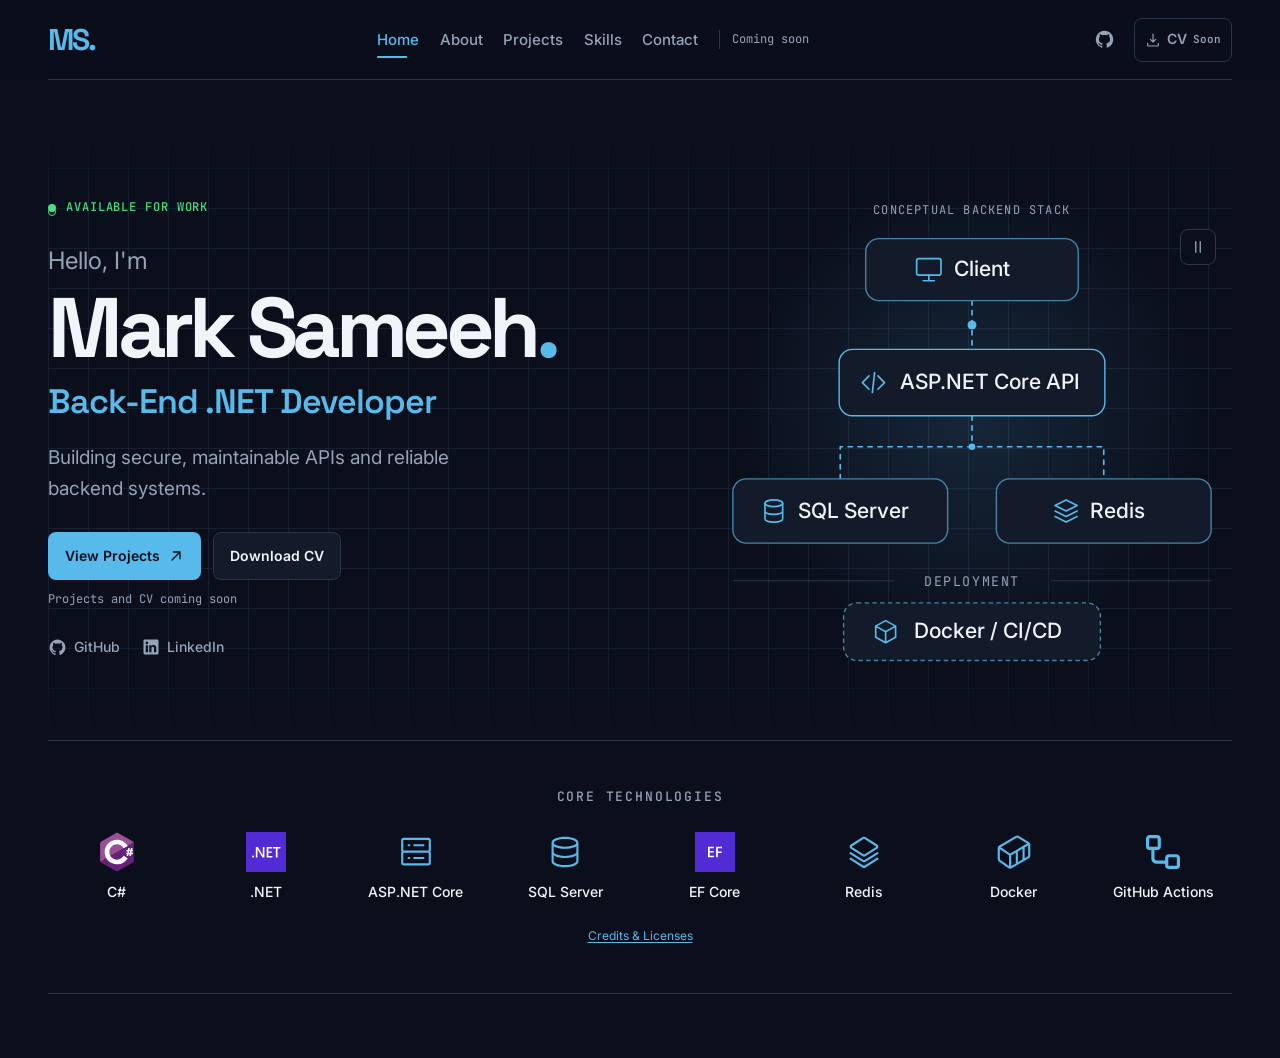
==== index.html @ 42ba0c4b "feat: add core technologies and asset credits page" ====
<!doctype html>
<html lang="en" dir="ltr">
  <head>
    <meta charset="utf-8">
    <meta name="viewport" content="width=device-width, initial-scale=1">
    <meta name="description" content="Personal portfolio of Mark Sameeh, Back-End .NET Developer.">
    <title>Mark Sameeh | Back-End .NET Developer</title>
    <link rel="preconnect" href="https://fonts.googleapis.com">
    <link rel="preconnect" href="https://fonts.gstatic.com" crossorigin>
    <link rel="stylesheet" href="https://fonts.googleapis.com/css2?family=Inter:wght@400;500;600&amp;family=JetBrains+Mono:wght@400;500&amp;family=Space+Grotesk:wght@500;600;700&amp;display=swap">
    <link rel="stylesheet" href="./css/style.css">
    <link rel="stylesheet" href="./css/responsive.css">
    <script src="./js/main.js" defer></script>
  </head>
  <body>
    <a class="skip-link" href="#main-content">Skip to main content</a>
    <header class="site-header">
      <div class="container">
        <div class="header-inner">
          <a class="brand" href="#home" aria-label="Mark Sameeh, home">MS.</a>
          <button class="menu-toggle" type="button" aria-label="Open navigation" aria-controls="primary-navigation" aria-expanded="false" hidden>
            <svg width="22" height="22" viewBox="0 0 24 24" fill="none" stroke="currentColor" stroke-width="1.75" stroke-linecap="round" aria-hidden="true">
              <path class="menu-icon-open" d="M4 6h16M4 12h16M4 18h16" />
              <path class="menu-icon-close" d="m6 6 12 12M18 6 6 18" />
            </svg>
          </button>
          <nav class="primary-nav" id="primary-navigation" aria-label="Primary">
            <div class="nav-sections">
              <ul class="nav-list">
                <li><a href="#home" aria-current="location">Home</a></li>
                <li><a role="link" aria-disabled="true" aria-describedby="nav-status">About</a></li>
                <li><a role="link" aria-disabled="true" aria-describedby="nav-status">Projects</a></li>
                <li><a role="link" aria-disabled="true" aria-describedby="nav-status">Skills</a></li>
                <li><a role="link" aria-disabled="true" aria-describedby="nav-status">Contact</a></li>
              </ul>
              <p class="nav-status" id="nav-status">Coming soon</p>
            </div>
            <div class="nav-actions">
              <a class="nav-github" href="https://github.com/mark26504" aria-label="GitHub">
                <svg width="21" height="21" viewBox="0 0 24 24" fill="currentColor" aria-hidden="true">
                  <use href="#github-mark" />
                </svg>
              </a>
              <button class="button button-secondary nav-cv" type="button" aria-label="Download CV, coming soon" disabled>
                <svg width="16" height="16" viewBox="0 0 24 24" fill="none" stroke="currentColor" stroke-width="1.75" stroke-linecap="round" stroke-linejoin="round" aria-hidden="true">
                  <path d="M12 3v12m-4-4 4 4 4-4m-12 6v3a1 1 0 0 0 1 1h14a1 1 0 0 0 1-1v-3" />
                </svg>
                CV
                <span class="nav-cv-status">Soon</span>
              </button>
            </div>
          </nav>
        </div>
      </div>
    </header>

    <main class="container" id="main-content" tabindex="-1">
      <section class="hero" id="home" aria-labelledby="hero-title" tabindex="-1">
        <div class="hero-copy">
          <p class="availability">AVAILABLE FOR WORK</p>
          <p class="hero-greeting">Hello, I'm</p>
          <h1 id="hero-title">Mark Sameeh<span>.</span></h1>
          <p class="hero-role">Back-End .NET Developer</p>
          <p class="hero-description">Building secure, maintainable APIs and reliable backend systems.</p>

          <div class="hero-actions">
            <button class="button button-primary" type="button" aria-describedby="action-status" disabled>
              View Projects
              <svg width="16" height="16" viewBox="0 0 24 24" fill="none" stroke="currentColor" stroke-width="2" stroke-linecap="round" stroke-linejoin="round" aria-hidden="true">
                <path d="M6 18 18 6M8 6h10v10" />
              </svg>
            </button>
            <button class="button button-secondary" type="button" aria-describedby="action-status" disabled>Download CV</button>
          </div>
          <p class="action-status" id="action-status">Projects and CV coming soon</p>

          <ul class="social-links" aria-label="Social profiles">
            <li>
              <a href="https://github.com/mark26504">
                <svg width="19" height="19" viewBox="0 0 24 24" fill="currentColor" aria-hidden="true">
                  <path id="github-mark" d="M12 2a10 10 0 0 0-3.16 19.49c.5.09.68-.22.68-.48v-1.86c-2.78.6-3.37-1.18-3.37-1.18-.45-1.16-1.11-1.47-1.11-1.47-.91-.62.07-.61.07-.61 1 .07 1.53 1.03 1.53 1.03.9 1.53 2.34 1.09 2.91.83.09-.65.35-1.09.63-1.34-2.22-.26-4.55-1.11-4.55-4.94 0-1.09.39-1.99 1.03-2.69-.1-.25-.45-1.27.1-2.65 0 0 .84-.27 2.75 1.03A9.6 9.6 0 0 1 12 6.82c.85 0 1.71.11 2.51.34 1.91-1.3 2.75-1.03 2.75-1.03.55 1.38.2 2.4.1 2.65.64.7 1.03 1.6 1.03 2.69 0 3.84-2.34 4.68-4.57 4.93.36.31.68.92.68 1.86v2.75c0 .27.18.58.69.48A10 10 0 0 0 12 2Z" />
                </svg>
                GitHub
              </a>
            </li>
            <li>
              <a href="https://www.linkedin.com/in/marksameeh">
                <svg width="18" height="18" viewBox="0 0 24 24" fill="currentColor" aria-hidden="true">
                  <path d="M20.45 2H3.55A1.55 1.55 0 0 0 2 3.55v16.9A1.55 1.55 0 0 0 3.55 22h16.9A1.55 1.55 0 0 0 22 20.45V3.55A1.55 1.55 0 0 0 20.45 2ZM8 19H5V9.5h3ZM6.5 8.2a1.7 1.7 0 1 1 0-3.4 1.7 1.7 0 0 1 0 3.4ZM19 19h-3v-4.7c0-1.12-.02-2.56-1.56-2.56-1.56 0-1.8 1.22-1.8 2.48V19h-3V9.5h2.88v1.3h.04a3.15 3.15 0 0 1 2.84-1.56c3.03 0 3.6 1.99 3.6 4.58Z" />
                </svg>
                LinkedIn
              </a>
            </li>
          </ul>
        </div>

        <figure class="architecture">
          <figcaption>Conceptual backend stack</figcaption>
          <button class="motion-toggle" type="button" aria-label="Pause decorative animations" title="Pause decorative animations" hidden>
            <svg width="18" height="18" viewBox="0 0 24 24" fill="none" stroke="currentColor" stroke-width="1.75" stroke-linecap="round" stroke-linejoin="round" aria-hidden="true">
              <path class="motion-icon-pause" d="M9 5v14m6-14v14" />
              <path class="motion-icon-play" d="m9 5 11 7-11 7Z" />
            </svg>
          </button>
          <svg class="architecture-diagram" viewBox="0 0 448 392" role="img" aria-labelledby="diagram-title diagram-description">
            <title id="diagram-title">Backend runtime and deployment infrastructure</title>
            <desc id="diagram-description">A client calls an ASP.NET Core API that depends on SQL Server and Redis. Moving dots illustrate these connections. Docker and CI/CD are shown separately as deployment infrastructure.</desc>

            <path class="diagram-connector" d="M224 62v44m0 60v28m-119 29v-29h238v29" />
            <circle class="diagram-junction" cx="224" cy="84" r="4" />
            <circle class="diagram-junction" cx="224" cy="194" r="3" />
            <g aria-hidden="true">
              <circle class="diagram-particle diagram-particle-client" r="2.8" />
              <circle class="diagram-particle diagram-particle-sql" r="2.8" />
              <circle class="diagram-particle diagram-particle-redis" r="2.8" />
            </g>

            <g class="diagram-item">
              <rect class="diagram-node" x="128" y="6" width="192" height="56" rx="12" />
              <g class="diagram-icon" transform="translate(173 22)">
                <rect x="1" y="2" width="22" height="15" rx="2" />
                <path d="M12 17v5M7 22h10" />
              </g>
              <text class="diagram-text" x="208" y="35">Client</text>
            </g>

            <g class="diagram-item">
              <rect class="diagram-api-glow" x="104" y="106" width="240" height="60" rx="12" aria-hidden="true" />
              <rect class="diagram-node diagram-node-api" x="104" y="106" width="240" height="60" rx="12" />
              <g class="diagram-icon" transform="translate(123 124)">
                <path d="m8 6-6 6 6 6m8-12 6 6-6 6m-3-15-2 18" />
              </g>
              <text class="diagram-text" x="159" y="137">ASP.NET Core API</text>
            </g>

            <g class="diagram-item">
              <rect class="diagram-node" x="8" y="223" width="194" height="58" rx="12" />
              <g class="diagram-icon" transform="translate(33 240)">
                <ellipse cx="12" cy="5" rx="8" ry="3" />
                <path d="M4 5v14c0 4 16 4 16 0V5M4 12c0 4 16 4 16 0" />
              </g>
              <text class="diagram-text" x="67" y="253">SQL Server</text>
            </g>

            <g class="diagram-item">
              <rect class="diagram-node" x="246" y="223" width="194" height="58" rx="12" />
              <g class="diagram-icon" transform="translate(297 240)">
                <path d="m12 2 10 5-10 5L2 7Zm-10 10 10 5 10-5M2 17l10 5 10-5" />
              </g>
              <text class="diagram-text" x="331" y="253">Redis</text>
            </g>

            <path class="diagram-divider" d="M8 315h145m142 0h145" />
            <text class="diagram-label" x="224" y="316" text-anchor="middle">DEPLOYMENT</text>
            <g class="diagram-item">
              <rect class="diagram-node diagram-node-deploy" x="108" y="335" width="232" height="52" rx="12" />
              <g class="diagram-icon" transform="translate(134 349)">
                <path d="m12 2 9 5v10l-9 5-9-5V7Zm-9 5 9 5 9-5m-9 5v10" />
              </g>
              <text class="diagram-text" x="172" y="362">Docker / CI/CD</text>
            </g>
          </svg>
        </figure>
      </section>
      <section class="core-technologies" aria-labelledby="core-technologies-title">
        <h2 id="core-technologies-title">Core Technologies</h2>
        <ul class="technology-list" role="list">
          <li class="technology">
            <img class="technology-icon" src="./assets/icons/csharp.svg" width="40" height="40" alt="">
            <span class="technology-label">C#</span>
          </li>
          <li class="technology">
            <img class="technology-icon" src="./assets/icons/dotnet.svg" width="40" height="40" alt="">
            <span class="technology-label">.NET</span>
          </li>
          <li class="technology">
            <img class="technology-icon technology-symbol" src="./assets/icons/web-server.svg" width="40" height="40" alt="">
            <span class="technology-label">ASP.NET Core</span>
          </li>
          <li class="technology">
            <img class="technology-icon technology-symbol" src="./assets/icons/database.svg" width="40" height="40" alt="">
            <span class="technology-label"><span class="visually-hidden">Microsoft </span>SQL Server</span>
          </li>
          <li class="technology">
            <img class="technology-icon" src="./assets/icons/entity-framework-core.svg" width="40" height="40" alt="">
            <span class="technology-label"><span aria-hidden="true">EF Core</span><span class="visually-hidden">Entity Framework Core</span></span>
          </li>
          <li class="technology">
            <img class="technology-icon technology-symbol" src="./assets/icons/cache-stack.svg" width="40" height="40" alt="">
            <span class="technology-label">Redis</span>
          </li>
          <li class="technology">
            <img class="technology-icon technology-symbol" src="./assets/icons/container.svg" width="40" height="40" alt="">
            <span class="technology-label">Docker</span>
          </li>
          <li class="technology">
            <img class="technology-icon technology-symbol" src="./assets/icons/github-actions.svg" width="40" height="40" alt="">
            <span class="technology-label">GitHub Actions</span>
          </li>
        </ul>
        <p class="technology-credits">
          <a href="./credits.html">Credits &amp; Licenses</a>
        </p>
      </section>
    </main>
  </body>
</html>
---- css/style.css ----
:root {
  color-scheme: dark;
  --color-background: #0B0F1C;
  --color-surface: #131B2B;
  --color-accent: #58B9EB;
  --color-border: #293548;
  --color-text-primary: #F1F5F9;
  --color-text-secondary: #94A3B8;
  --color-success: #4ADE80;

  --font-heading: "Space Grotesk", system-ui, sans-serif;
  --font-body: "Inter", system-ui, sans-serif;
  --font-mono: "JetBrains Mono", ui-monospace, Consolas, monospace;

  --content-max-width: 80rem;
  --page-gutter: 1rem;
  --page-spacing: 2rem;
  --header-height: 4.5rem;
}

/* Reset */
*,
*::before,
*::after {
  box-sizing: border-box;
}

html {
  scroll-padding-block-start: calc(var(--header-height) + 0.5rem);
  -webkit-text-size-adjust: 100%;
  text-size-adjust: 100%;
}

body,
h1,
h2,
h3,
h4,
h5,
h6,
p,
blockquote,
figure {
  margin: 0;
}

img,
picture,
video,
svg {
  display: block;
  max-inline-size: 100%;
}

img,
video {
  block-size: auto;
}

button,
input,
select,
textarea {
  font: inherit;
}

/* Base styles */
body {
  min-block-size: 100vh;
  background-color: var(--color-background);
  color: var(--color-text-primary);
  font-family: var(--font-body);
  line-height: 1.6;
  overflow-wrap: break-word;
}

h1,
h2,
h3,
h4,
h5,
h6 {
  font-family: var(--font-heading);
  line-height: 1.2;
}

code,
kbd,
pre,
samp {
  font-family: var(--font-mono);
}

a {
  color: var(--color-accent);
  text-underline-offset: 0.2em;
}

/* Layout */
.container {
  max-inline-size: var(--content-max-width);
  margin-inline: auto;
  padding-inline: var(--page-gutter);
}

/* Keyboard navigation */
.visually-hidden {
  position: absolute;
  inline-size: 1px;
  block-size: 1px;
  padding: 0;
  overflow: hidden;
  clip-path: inset(50%);
  white-space: nowrap;
}

:focus-visible {
  outline: 2px solid var(--color-accent);
  outline-offset: 0.25rem;
}

.skip-link {
  position: fixed;
  z-index: 3;
  inset-block-start: 1rem;
  inset-inline-start: var(--page-gutter);
  transform: translateY(calc(-100% - 2rem));
  padding: 0.5rem 0.75rem;
  background-color: var(--color-surface);
}

.skip-link:focus {
  transform: none;
}

/* Site navigation */
.site-header {
  position: sticky;
  z-index: 2;
  inset-block-start: 0;
  background-color: var(--color-background);
}

@supports (backdrop-filter: blur(12px)) or (-webkit-backdrop-filter: blur(12px)) {
  .site-header {
    background-color: color-mix(in srgb, var(--color-background) 88%, transparent);
    -webkit-backdrop-filter: blur(12px);
    backdrop-filter: blur(12px);
  }
}

.header-inner {
  display: flex;
  flex-wrap: wrap;
  align-items: center;
  justify-content: space-between;
  column-gap: 1.5rem;
  min-block-size: var(--header-height);
  border-block-end: 1px solid var(--color-border);
}

.brand {
  display: inline-flex;
  align-items: center;
  min-block-size: 2.75rem;
  font-family: var(--font-heading);
  font-size: 1.875rem;
  font-weight: 700;
  letter-spacing: -0.07em;
  text-decoration: none;
}

.menu-toggle:not([hidden]) {
  display: inline-flex;
  align-items: center;
  justify-content: center;
  inline-size: 2.75rem;
  min-block-size: 2.75rem;
  padding: 0;
  border: 1px solid transparent;
  border-radius: 0.5rem;
  background-color: transparent;
  color: var(--color-text-primary);
  cursor: pointer;
}

.menu-toggle:hover,
.menu-toggle[aria-expanded="true"] {
  border-color: var(--color-border);
  background-color: var(--color-surface);
  color: var(--color-accent);
}

.menu-toggle[aria-expanded="false"] .menu-icon-close,
.menu-toggle[aria-expanded="true"] .menu-icon-open {
  display: none;
}

.primary-nav {
  flex-basis: 100%;
  padding-block: 0.5rem 1rem;
}

.nav-list,
.social-links {
  margin: 0;
  padding: 0;
  list-style: none;
}

.nav-list {
  font-size: 0.9375rem;
  font-weight: 500;
}

.nav-list a {
  position: relative;
  display: flex;
  align-items: center;
  min-block-size: 2.75rem;
  color: var(--color-text-primary);
  text-decoration: none;
}

.nav-list a[aria-disabled="true"],
.hero-greeting,
.hero-description {
  color: var(--color-text-secondary);
}

.nav-list a[href]:hover,
.nav-list a[aria-current="location"],
.nav-github:hover {
  color: var(--color-accent);
}

.nav-list a[href]::after {
  position: absolute;
  inset-block-end: 0.25rem;
  inset-inline-start: 0;
  inline-size: 1.75rem;
  block-size: 2px;
  border-radius: 1px;
  background-color: var(--color-accent);
  transform: scaleX(0);
  transform-origin: left;
  content: "";
}

.nav-list a[aria-current="location"]::after {
  transform: scaleX(0.72);
}

.nav-list a[href]:hover::after,
.nav-list a[href]:focus-visible::after {
  transform: scaleX(1);
}

.nav-status,
.nav-cv-status,
.action-status,
.architecture figcaption {
  color: var(--color-text-secondary);
  font-family: var(--font-mono);
  font-size: 0.75rem;
}

.nav-status {
  margin-block-start: 0.5rem;
}

.nav-actions {
  display: flex;
  align-items: center;
  gap: 0.5rem;
  margin-block-start: 0.75rem;
}

.nav-github {
  display: inline-grid;
  place-items: center;
  inline-size: 2.75rem;
  block-size: 2.75rem;
  border-radius: 0.5rem;
  color: var(--color-text-secondary);
}

.button.nav-cv {
  gap: 0.375rem;
  min-block-size: 2.75rem;
  padding: 0.375rem 0.625rem;
  background-color: transparent;
  color: var(--color-text-secondary);
}

.nav-cv-status {
  font-size: 0.6875rem;
}

/* Hero */
main {
  padding-block: var(--page-spacing);
  padding-block-start: calc(var(--page-spacing) - 1rem);
}

.hero {
  position: relative;
  isolation: isolate;
  display: grid;
  align-items: center;
  gap: clamp(2.75rem, 5vw, 4rem);
  padding-block: clamp(2rem, 5.5vw, 5rem);
  scroll-margin-block-start: calc(var(--page-spacing) - 1rem);
}

.hero::before {
  --grid-line: color-mix(in srgb, var(--color-border) 43%, transparent);

  position: absolute;
  z-index: -1;
  inset: 0;
  background-image:
    linear-gradient(to right, var(--grid-line) 1px, transparent 1px),
    linear-gradient(to bottom, var(--grid-line) 1px, transparent 1px);
  background-size: 2.5rem 2.5rem;
  mask-image: linear-gradient(transparent, #000 14% 83%, transparent);
  content: "";
  pointer-events: none;
}

.availability {
  position: relative;
  display: flex;
  align-items: center;
  gap: 0.625rem;
  margin-block-end: 1.5rem;
  color: var(--color-success);
  font-family: var(--font-mono);
  font-size: 0.75rem;
  font-weight: 500;
  letter-spacing: 0.075em;
}

.availability::before {
  flex: 0 0 0.5rem;
  block-size: 0.5rem;
  border-radius: 50%;
  background-color: currentColor;
  content: "";
}

.hero-greeting {
  margin-block-end: 0.375rem;
  font-size: clamp(1.125rem, 2vw, 1.5rem);
}

.hero h1 {
  font-size: clamp(2.75rem, 6.6vw, 5.5rem);
  line-height: 1;
  letter-spacing: -0.065em;
}

.hero h1 span,
.hero-role {
  color: var(--color-accent);
}

.hero-role {
  margin-block-start: 0.75rem;
  font-family: var(--font-heading);
  font-size: clamp(1.25rem, 2.75vw, 2.125rem);
  font-weight: 600;
  line-height: 1.2;
  letter-spacing: -0.03em;
}

.hero-description {
  max-inline-size: 35ch;
  margin-block-start: 1.25rem;
  font-size: clamp(1rem, 1.7vw, 1.1875rem);
}

.hero-actions {
  display: flex;
  flex-wrap: wrap;
  gap: 0.75rem;
  margin-block-start: 1.75rem;
}

.button {
  display: inline-flex;
  align-items: center;
  justify-content: center;
  gap: 0.5rem;
  min-block-size: 3rem;
  padding: 0.625rem 1rem;
  border: 1px solid transparent;
  border-radius: 0.5rem;
  font-size: 0.875rem;
  font-weight: 600;
  text-decoration: none;
}

.button-primary {
  background-color: var(--color-accent);
  color: var(--color-background);
}

.button-secondary {
  border-color: var(--color-border);
  background-color: var(--color-surface);
  color: var(--color-text-primary);
}

.button:disabled {
  opacity: 1;
}

.button-primary:not(:disabled):hover {
  background-color: color-mix(in srgb, var(--color-accent) 88%, var(--color-text-primary));
}

.button-secondary:not(:disabled):hover {
  border-color: var(--color-accent);
}

.action-status {
  margin-block-start: 0.625rem;
}

.social-links {
  display: flex;
  flex-wrap: wrap;
  gap: 0.375rem 1.375rem;
  margin-block-start: 1rem;
}

.social-links a {
  display: inline-flex;
  align-items: center;
  gap: 0.4375rem;
  min-block-size: 2.75rem;
  color: var(--color-text-secondary);
  font-size: 0.875rem;
  font-weight: 500;
  text-decoration: none;
}

.social-links a:hover {
  color: var(--color-accent);
}

/* Backend stack illustration */
.architecture {
  position: relative;
  inline-size: 100%;
  max-inline-size: 31rem;
  justify-self: center;
  background: radial-gradient(ellipse at 50% 46%, color-mix(in srgb, var(--color-accent) 14%, transparent), transparent 66%);
}

.architecture figcaption {
  margin-block-end: 0.75rem;
  text-align: center;
  text-transform: uppercase;
  letter-spacing: 0.1em;
}

.architecture-diagram {
  inline-size: 100%;
  block-size: auto;
}

.motion-toggle:not([hidden]) {
  position: absolute;
  z-index: 1;
  inset-block-start: 1.75rem;
  inset-inline-end: 0.25rem;
  display: grid;
  place-items: center;
  inline-size: 2.25rem;
  block-size: 2.25rem;
  padding: 0;
  border: 1px solid var(--color-border);
  border-radius: 0.5rem;
  background-color: var(--color-background);
  color: var(--color-text-secondary);
  cursor: pointer;
}

.motion-toggle:not([aria-disabled="true"]):hover {
  border-color: var(--color-accent);
  color: var(--color-accent);
}

.motion-toggle[aria-disabled="true"] {
  cursor: default;
}

.motion-toggle:not([data-paused]) .motion-icon-play,
.motion-toggle[data-paused] .motion-icon-pause {
  display: none;
}

.diagram-node {
  fill: var(--color-surface);
  stroke: color-mix(in srgb, var(--color-accent) 59%, var(--color-border));
  stroke-width: 1.25;
}

.diagram-node-api {
  stroke: var(--color-accent);
}

.diagram-node-deploy {
  stroke-dasharray: 4 3;
}

.diagram-connector,
.diagram-icon {
  fill: none;
  stroke: var(--color-accent);
  stroke-width: 1.5;
  stroke-linecap: round;
  stroke-linejoin: round;
}

.diagram-connector {
  stroke-dasharray: 4 5;
}

.diagram-junction {
  fill: var(--color-accent);
}

.diagram-particle,
.diagram-api-glow {
  visibility: hidden;
  opacity: 0;
  pointer-events: none;
}

.diagram-particle {
  fill: var(--color-accent);
  filter: drop-shadow(0 0 2px var(--color-accent));
}

.diagram-particle-client {
  --flow-path: path("M224 62V106");
  --flow-duration: 4.8s;
}

.diagram-particle-sql {
  --flow-path: path("M224 166V194H105V223");
  --flow-delay: 0.85s;
}

.diagram-particle-redis {
  --flow-path: path("M224 166V194H343V223");
  --flow-delay: 1.55s;
}

.diagram-api-glow {
  fill: none;
  stroke: var(--color-accent);
  stroke-width: 4;
  filter: blur(4px);
}

.diagram-divider {
  stroke: var(--color-border);
}

.diagram-text,
.diagram-label {
  dominant-baseline: middle;
}

.diagram-text {
  fill: var(--color-text-primary);
  font-size: 19px;
  font-weight: 500;
}

.diagram-label {
  fill: var(--color-text-secondary);
  font-family: var(--font-mono);
  font-size: 12px;
  letter-spacing: 0.12em;
}

/* Core technologies */
.core-technologies {
  padding-block: clamp(1.75rem, 4vw, 3rem);
  border-block: 1px solid var(--color-border);
  text-align: center;
}

.core-technologies h2 {
  color: var(--color-text-secondary);
  font-family: var(--font-mono);
  font-size: 0.8125rem;
  font-weight: 500;
  letter-spacing: 0.14em;
  text-transform: uppercase;
}

.technology-list {
  display: grid;
  grid-template-columns: repeat(2, minmax(0, 1fr));
  gap: 1.375rem 0.75rem;
  margin: 1.75rem 0 0;
  padding: 0;
  list-style: none;
}

.technology {
  display: grid;
  grid-template-rows: 2.5rem auto;
  justify-items: center;
  align-items: start;
  gap: 0.625rem;
}

.technology-icon {
  inline-size: 2.5rem;
  block-size: 2.5rem;
  object-fit: contain;
}

.technology-symbol {
  padding: 0.1875rem;
}

.technology-label {
  max-inline-size: 16ch;
  font-size: 0.875rem;
  font-weight: 500;
  line-height: 1.4;
  text-wrap: balance;
}

.technology-credits {
  margin-block-start: 1.5rem;
  color: var(--color-text-secondary);
  font-size: 0.75rem;
}

.technology-credits a {
  display: inline-block;
}

/* Credits and licenses */
.credits-back {
  display: inline-flex;
  align-items: center;
  min-block-size: 2.75rem;
  font-size: 0.875rem;
  font-weight: 500;
  text-decoration: none;
}

.credits-back:hover {
  text-decoration: underline;
}

.credits-main {
  max-inline-size: 62rem;
}

.credits-main h1 {
  font-size: clamp(2.25rem, 5vw, 3.75rem);
  letter-spacing: -0.05em;
}

.credits-intro {
  max-inline-size: 60ch;
  margin-block-start: 0.625rem;
  color: var(--color-text-secondary);
}

.credits-section {
  margin-block-start: clamp(2rem, 5vw, 3.5rem);
}

.credits-section h2 {
  font-size: 1.375rem;
}

.credits-assets {
  display: grid;
  grid-template-columns: repeat(auto-fit, minmax(min(100%, 23rem), 1fr));
  gap: 0 2rem;
  margin: 1rem 0 0;
  padding: 0;
  list-style: none;
}

.credits-asset {
  display: grid;
  grid-template-columns: 2.5rem minmax(0, 1fr);
  gap: 0.875rem;
  padding-block: 1rem;
  border-block-start: 1px solid var(--color-border);
}

.credits-asset h3 {
  font-size: 1rem;
}

.credits-asset p,
.credits-section > p {
  margin-block-start: 0.375rem;
  color: var(--color-text-secondary);
  font-size: 0.875rem;
}

.credits-links {
  display: flex;
  flex-wrap: wrap;
  gap: 0.25rem 1rem;
  margin-block-start: 0.5rem;
  font-size: 0.875rem;
}

.credits-section-notices {
  padding-block-start: 1.25rem;
  border-block-start: 1px solid var(--color-border);
}

@media (hover: hover) {
  .diagram-item:hover > .diagram-node {
    stroke: color-mix(in srgb, var(--color-accent) 82%, var(--color-text-primary));
    filter: drop-shadow(0 0 5px color-mix(in srgb, var(--color-accent) 35%, transparent));
  }

  .technology:hover .technology-label {
    color: var(--color-accent);
    text-shadow: 0 0 0.625rem color-mix(in srgb, var(--color-accent) 25%, transparent);
  }
}

@media (hover: hover) and (prefers-reduced-motion: no-preference) {
  .technology {
    transition: transform 180ms ease;
  }

  .technology-label {
    transition: color 180ms ease, text-shadow 180ms ease;
  }

  .technology:hover {
    transform: translateY(-0.1875rem);
  }
}

@keyframes diagram-data-flow {
  0% {
    offset-distance: 0%;
    opacity: 0;
  }

  8%,
  40% {
    opacity: 0.9;
  }

  52%,
  100% {
    offset-distance: 100%;
    opacity: 0;
  }
}

@keyframes diagram-api-breathe {
  0%,
  100% { opacity: 0.14; }

  50% { opacity: 0.48; }
}

@keyframes availability-pulse {
  0% {
    transform: translateY(-50%) scale(1);
    opacity: 0.45;
  }

  62%,
  100% {
    transform: translateY(-50%) scale(2.15);
    opacity: 0;
  }
}

@media (prefers-reduced-motion: no-preference) {
  [data-motion-running] {
    --motion-play-state: running;
  }

  .availability::after {
    position: absolute;
    inset-block-start: 50%;
    inset-inline-start: 0;
    inline-size: 0.5rem;
    block-size: 0.5rem;
    border: 1px solid currentColor;
    border-radius: 50%;
    visibility: hidden;
    pointer-events: none;
    animation: availability-pulse 4s ease-out infinite var(--motion-play-state, paused);
    content: "";
  }

  .availability[data-motion-running]::after,
  .architecture-diagram[data-motion-running] .diagram-api-glow {
    visibility: visible;
  }

  .diagram-api-glow {
    animation: diagram-api-breathe 6s ease-in-out infinite var(--motion-play-state, paused);
  }

  @supports (offset-path: path("M0 0H1") view-box) {
    .diagram-particle {
      offset-path: var(--flow-path) view-box;
      offset-rotate: 0deg;
      animation: diagram-data-flow var(--flow-duration, 6.8s) linear var(--flow-delay, 0s) infinite var(--motion-play-state, paused);
    }

    .architecture-diagram[data-motion-running] .diagram-particle {
      visibility: visible;
    }
  }

  .diagram-node {
    transition: stroke 180ms ease, filter 180ms ease;
  }

  .menu-toggle,
  .nav-list a[href],
  .nav-github,
  .button,
  .motion-toggle,
  .social-links a {
    transition: color 160ms ease, background-color 160ms ease, border-color 160ms ease;
  }

  .nav-list a[href]::after {
    transition: transform 160ms ease;
  }
}
---- css/responsive.css ----
@media (width < 48rem) {
  .site-header:has(.menu-toggle[hidden]) {
    position: static;
  }

  .nav-list li + li {
    border-block-start: 1px solid var(--color-border);
  }

  .menu-toggle:not([hidden]) + .primary-nav {
    position: absolute;
    inset-block-start: 100%;
    inset-inline: 0;
    max-block-size: calc(100dvh - var(--header-height));
    padding-inline: var(--page-gutter);
    overflow-y: auto;
    border-block-end: 1px solid var(--color-border);
    background-color: var(--color-background);
    box-shadow: 0 1rem 2rem rgb(0 0 0 / 22%);
    opacity: 0;
    visibility: hidden;
    transform: translateY(-0.375rem);
  }

  .menu-toggle[aria-expanded="true"]:not([hidden]) + .primary-nav {
    opacity: 1;
    visibility: visible;
    transform: none;
  }

  @media (prefers-reduced-motion: no-preference) {
    .menu-toggle:not([hidden]) + .primary-nav {
      transition: opacity 160ms ease, transform 160ms ease, visibility 160ms;
    }
  }
}

@media (min-width: 48rem) {
  :root {
    --page-gutter: 2rem;
    --page-spacing: 3rem;
    --header-height: 5rem;
  }

  .header-inner {
    flex-wrap: nowrap;
    column-gap: clamp(1rem, 2vw, 2rem);
  }

  .primary-nav {
    display: grid;
    grid-template-columns: minmax(0, 1fr) auto;
    flex: 1;
    align-items: center;
    gap: 1rem;
    padding-block: 0;
  }

  .nav-sections,
  .nav-list {
    display: flex;
    align-items: center;
    gap: clamp(0.75rem, 1.6vw, 1.75rem);
  }

  .nav-sections {
    justify-content: center;
  }

  .nav-list a[href]::after {
    inline-size: 100%;
  }

  .nav-status {
    margin-block-start: 0;
    padding-inline-start: 0.75rem;
    border-inline-start: 1px solid var(--color-border);
  }

  .nav-actions {
    margin-block-start: 0;
  }

  .technology-list {
    grid-template-columns: repeat(4, minmax(0, 1fr));
  }
}

@media (min-width: 64rem) {
  :root {
    --page-gutter: 3rem;
    --page-spacing: 4rem;
  }

  .hero {
    grid-template-columns: minmax(0, 1.15fr) minmax(0, 1fr);
  }
}

@media (min-width: 80rem) {
  .technology-list {
    grid-template-columns: repeat(8, minmax(0, 1fr));
  }
}
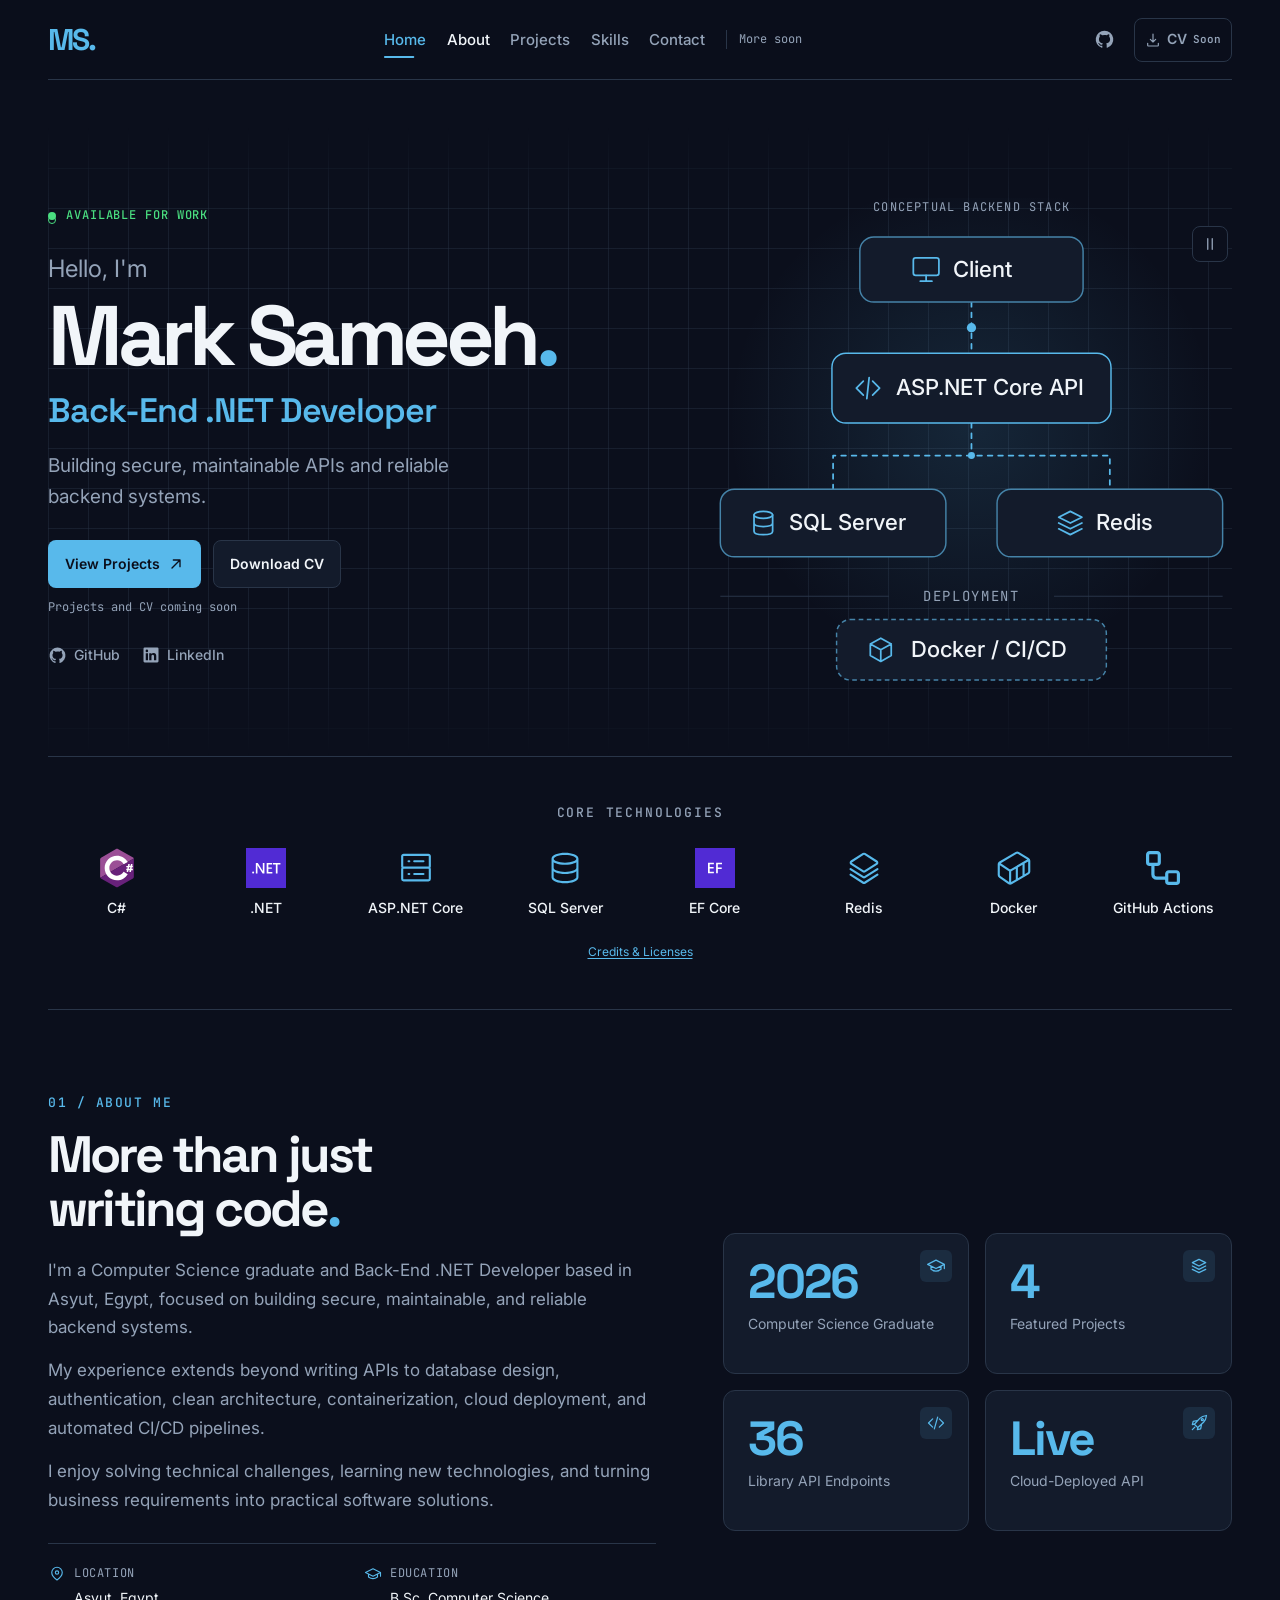
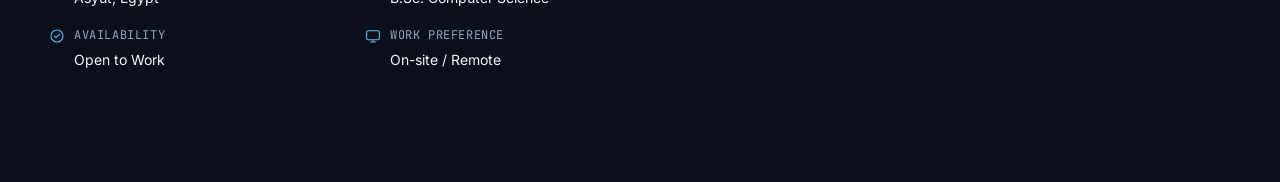
==== commit 263527ba: "feat: add about section and refine global layout" ====
--- a/index.html
+++ b/index.html
@@ -28,12 +28,12 @@
             <div class="nav-sections">
               <ul class="nav-list">
                 <li><a href="#home" aria-current="location">Home</a></li>
-                <li><a role="link" aria-disabled="true" aria-describedby="nav-status">About</a></li>
+                <li><a href="#about">About</a></li>
                 <li><a role="link" aria-disabled="true" aria-describedby="nav-status">Projects</a></li>
                 <li><a role="link" aria-disabled="true" aria-describedby="nav-status">Skills</a></li>
                 <li><a role="link" aria-disabled="true" aria-describedby="nav-status">Contact</a></li>
               </ul>
-              <p class="nav-status" id="nav-status">Coming soon</p>
+              <p class="nav-status" id="nav-status">More soon</p>
             </div>
             <div class="nav-actions">
               <a class="nav-github" href="https://github.com/mark26504" aria-label="GitHub">
@@ -202,6 +202,95 @@
           <a href="./credits.html">Credits &amp; Licenses</a>
         </p>
       </section>
+      <section class="about" id="about" aria-labelledby="about-title" tabindex="-1">
+        <div class="about-copy">
+          <p class="about-label">01 / ABOUT ME</p>
+          <h2 id="about-title">More than just writing code<span>.</span></h2>
+
+          <div class="about-biography">
+            <p>I'm a Computer Science graduate and Back-End .NET Developer based in Asyut, Egypt, focused on building secure, maintainable, and reliable backend systems.</p>
+            <p>My experience extends beyond writing APIs to database design, authentication, clean architecture, containerization, cloud deployment, and automated CI/CD pipelines.</p>
+            <p>I enjoy solving technical challenges, learning new technologies, and turning business requirements into practical software solutions.</p>
+          </div>
+
+          <dl class="about-details">
+            <div class="about-detail">
+              <dt>
+                <svg width="18" height="18" viewBox="0 0 24 24" fill="none" stroke="currentColor" stroke-width="1.5" stroke-linecap="round" stroke-linejoin="round" aria-hidden="true">
+                  <path d="M19 10c0 5-7 10-7 10S5 15 5 10a7 7 0 0 1 14 0Z" />
+                  <circle cx="12" cy="10" r="2.25" />
+                </svg>
+                Location
+              </dt>
+              <dd>Asyut, Egypt</dd>
+            </div>
+            <div class="about-detail">
+              <dt>
+                <svg width="18" height="18" viewBox="0 0 24 24" fill="none" stroke="currentColor" stroke-width="1.5" stroke-linecap="round" stroke-linejoin="round" aria-hidden="true">
+                  <path d="m2 10 10-5 10 5-10 5-10-5Zm4 2v4c4 3 8 3 12 0v-4m4-2v5" />
+                </svg>
+                Education
+              </dt>
+              <dd>B.Sc. Computer Science</dd>
+            </div>
+            <div class="about-detail">
+              <dt>
+                <svg width="18" height="18" viewBox="0 0 24 24" fill="none" stroke="currentColor" stroke-width="1.5" stroke-linecap="round" stroke-linejoin="round" aria-hidden="true">
+                  <circle cx="12" cy="12" r="8" />
+                  <path d="m8.5 12 2.25 2.25 4.75-4.75" />
+                </svg>
+                Availability
+              </dt>
+              <dd>Open to Work</dd>
+            </div>
+            <div class="about-detail">
+              <dt>
+                <svg width="18" height="18" viewBox="0 0 24 24" fill="none" stroke="currentColor" stroke-width="1.5" stroke-linecap="round" stroke-linejoin="round" aria-hidden="true">
+                  <rect x="3.5" y="5" width="17" height="12" rx="2" />
+                  <path d="M12 17v3m-3.5 0h7" />
+                </svg>
+                Work Preference
+              </dt>
+              <dd>On-site / Remote</dd>
+            </div>
+          </dl>
+        </div>
+
+        <ul class="about-stats" role="list" aria-label="Professional highlights">
+          <li class="about-stat">
+            <svg class="about-stat-icon" width="20" height="20" viewBox="0 0 24 24" fill="none" stroke="currentColor" stroke-width="1.5" stroke-linecap="round" stroke-linejoin="round" aria-hidden="true">
+              <path d="m2 10 10-5 10 5-10 5-10-5Zm4 2v4c4 3 8 3 12 0v-4m4-2v5" />
+            </svg>
+            <strong class="about-stat-value">2026</strong>
+            <span class="about-stat-label">Computer Science Graduate</span>
+          </li>
+          <li class="about-stat">
+            <svg class="about-stat-icon" width="20" height="20" viewBox="0 0 24 24" fill="none" stroke="currentColor" stroke-width="1.5" stroke-linecap="round" stroke-linejoin="round" aria-hidden="true">
+              <path d="m12 4 8 4-8 4-8-4 8-4Zm-8 8 8 4 8-4M4 16l8 4 8-4" />
+            </svg>
+            <strong class="about-stat-value">4</strong>
+            <span class="about-stat-label">Featured Projects</span>
+          </li>
+          <li class="about-stat">
+            <svg class="about-stat-icon" width="20" height="20" viewBox="0 0 24 24" fill="none" stroke="currentColor" stroke-width="1.5" stroke-linecap="round" stroke-linejoin="round" aria-hidden="true">
+              <path d="m8 7-5 5 5 5m8-10 5 5-5 5M14 5l-4 14" />
+            </svg>
+            <strong class="about-stat-value">36</strong>
+            <span class="about-stat-label">
+              <span aria-hidden="true">Library API Endpoints</span>
+              <span class="visually-hidden">Library Management API Endpoints</span>
+            </span>
+          </li>
+          <li class="about-stat">
+            <svg class="about-stat-icon" width="20" height="20" viewBox="0 0 24 24" fill="none" stroke="currentColor" stroke-width="1.5" stroke-linecap="round" stroke-linejoin="round" aria-hidden="true">
+              <path d="m8 15-1.5-1.5 6.4-7C15 4.3 17.7 3.4 21 3c-.4 3.3-1.3 6-3.5 8.1l-7 6.4L8 15Zm-1-2-3 1 1-4 5-1m1 8-1 3 4-1 1-5m-8 3-3 3" />
+              <circle cx="16" cy="8" r="1.25" />
+            </svg>
+            <strong class="about-stat-value">Live</strong>
+            <span class="about-stat-label">Cloud-Deployed API</span>
+          </li>
+        </ul>
+      </section>
     </main>
   </body>
 </html>
--- a/css/style.css
+++ b/css/style.css
@@ -12,8 +12,8 @@
   --font-body: "Inter", system-ui, sans-serif;
   --font-mono: "JetBrains Mono", ui-monospace, Consolas, monospace;
 
-  --content-max-width: 80rem;
-  --page-gutter: 1rem;
+  --content-max-width: 1600px;
+  --page-gutter: 20px;
   --page-spacing: 2rem;
   --header-height: 4.5rem;
 }
@@ -98,7 +98,7 @@
 
 /* Layout */
 .container {
-  max-inline-size: var(--content-max-width);
+  max-inline-size: calc(var(--content-max-width) + 2 * var(--page-gutter));
   margin-inline: auto;
   padding-inline: var(--page-gutter);
 }
@@ -123,7 +123,7 @@
   position: fixed;
   z-index: 3;
   inset-block-start: 1rem;
-  inset-inline-start: var(--page-gutter);
+  inset-inline-start: max(var(--page-gutter), calc((100% - var(--content-max-width)) / 2));
   transform: translateY(calc(-100% - 2rem));
   padding: 0.5rem 0.75rem;
   background-color: var(--color-surface);
@@ -650,6 +650,142 @@
   display: inline-block;
 }
 
+/* About me */
+.about {
+  display: grid;
+  align-items: center;
+  gap: clamp(2rem, 5vw, 4.5rem);
+  padding-block: clamp(3rem, 6.5vw, 6rem) clamp(1.5rem, 4vw, 3rem);
+}
+
+.about-label {
+  margin-block-end: 0.875rem;
+  color: var(--color-accent);
+  font-family: var(--font-mono);
+  font-size: 0.8125rem;
+  font-weight: 500;
+  letter-spacing: 0.12em;
+}
+
+.about h2 {
+  max-inline-size: 18ch;
+  font-size: clamp(2.25rem, 4vw, 3.5rem);
+  line-height: 1.05;
+  letter-spacing: -0.055em;
+  text-wrap: balance;
+}
+
+.about:focus-visible {
+  outline: none;
+}
+
+.about:focus-visible h2 {
+  outline: 2px solid var(--color-accent);
+  outline-offset: 0.25rem;
+}
+
+.about h2 span,
+.about-stat-value {
+  color: var(--color-accent);
+}
+
+.about-biography {
+  display: grid;
+  gap: 0.875rem;
+  max-inline-size: 61ch;
+  margin-block-start: 1.25rem;
+  color: var(--color-text-secondary);
+  font-size: clamp(0.9375rem, 1.6vw, 1.0625rem);
+  line-height: 1.7;
+}
+
+.about-details {
+  display: grid;
+  grid-template-columns: repeat(2, minmax(0, 1fr));
+  gap: 1.125rem 1.5rem;
+  max-inline-size: 38rem;
+  margin: 1.75rem 0 0;
+  padding-block-start: 1.25rem;
+  border-block-start: 1px solid var(--color-border);
+}
+
+.about-detail {
+  position: relative;
+  padding-inline-start: 1.625rem;
+}
+
+.about-detail dt {
+  color: var(--color-text-secondary);
+  font-family: var(--font-mono);
+  font-size: 0.75rem;
+  letter-spacing: 0.05em;
+  text-transform: uppercase;
+}
+
+.about-detail svg {
+  position: absolute;
+  inset-block-start: 0.0625rem;
+  inset-inline-start: 0;
+  color: var(--color-accent);
+}
+
+.about-detail dd {
+  margin: 0.25rem 0 0;
+  font-size: 0.875rem;
+  line-height: 1.5;
+}
+
+.about-stats {
+  display: grid;
+  grid-template-columns: repeat(2, minmax(0, 1fr));
+  grid-auto-rows: 1fr;
+  gap: clamp(0.75rem, 2vw, 1rem);
+  margin: 0;
+  padding: 0;
+  list-style: none;
+}
+
+.about-stat {
+  position: relative;
+  display: grid;
+  align-content: start;
+  gap: 0.5rem;
+  min-block-size: clamp(7.25rem, 11vw, 9.5rem);
+  padding: clamp(0.875rem, 2vw, 1.5rem);
+  border: 1px solid var(--color-border);
+  border-radius: 0.75rem;
+  background-color: var(--color-surface);
+}
+
+.about-stat-icon {
+  --icon-inset: clamp(0.5rem, 1.6vw, 1rem);
+
+  position: absolute;
+  inset-block-start: var(--icon-inset);
+  inset-inline-end: var(--icon-inset);
+  inline-size: clamp(1.25rem, 6vw, 2rem);
+  block-size: auto;
+  padding: clamp(0.1875rem, 1vw, 0.375rem);
+  border-radius: 0.375rem;
+  color: var(--color-accent);
+  background-color: color-mix(in srgb, var(--color-accent) 11%, var(--color-surface));
+  pointer-events: none;
+}
+
+.about-stat-value {
+  justify-self: start;
+  font-family: var(--font-heading);
+  font-size: clamp(2rem, 4vw, 3rem);
+  line-height: 1;
+  letter-spacing: -0.045em;
+}
+
+.about-stat-label {
+  color: var(--color-text-secondary);
+  font-size: 0.875rem;
+  line-height: 1.45;
+}
+
 /* Credits and licenses */
 .credits-back {
   display: inline-flex;
@@ -738,6 +874,10 @@
     color: var(--color-accent);
     text-shadow: 0 0 0.625rem color-mix(in srgb, var(--color-accent) 25%, transparent);
   }
+
+  .about-stat:hover {
+    border-color: color-mix(in srgb, var(--color-accent) 60%, var(--color-border));
+  }
 }
 
 @media (hover: hover) and (prefers-reduced-motion: no-preference) {
@@ -751,6 +891,14 @@
 
   .technology:hover {
     transform: translateY(-0.1875rem);
+  }
+
+  .about-stat {
+    transition: transform 180ms ease, border-color 180ms ease;
+  }
+
+  .about-stat:hover {
+    transform: translateY(-0.125rem);
   }
 }
 
@@ -793,6 +941,10 @@
 }
 
 @media (prefers-reduced-motion: no-preference) {
+  html:has(#about:target) {
+    scroll-behavior: smooth;
+  }
+
   [data-motion-running] {
     --motion-play-state: running;
   }
--- a/css/responsive.css
+++ b/css/responsive.css
@@ -1,3 +1,10 @@
+@media (width < 20rem) {
+  .about-details,
+  .about-stats {
+    grid-template-columns: minmax(0, 1fr);
+  }
+}
+
 @media (width < 48rem) {
   .site-header:has(.menu-toggle[hidden]) {
     position: static;
@@ -37,7 +44,7 @@
 
 @media (min-width: 48rem) {
   :root {
-    --page-gutter: 2rem;
+    --page-gutter: 32px;
     --page-spacing: 3rem;
     --header-height: 5rem;
   }
@@ -88,16 +95,27 @@
 
 @media (min-width: 64rem) {
   :root {
-    --page-gutter: 3rem;
     --page-spacing: 4rem;
   }
 
   .hero {
     grid-template-columns: minmax(0, 1.15fr) minmax(0, 1fr);
   }
+
+  .about {
+    grid-template-columns: minmax(0, 1.2fr) minmax(0, 1fr);
+  }
 }
 
 @media (min-width: 80rem) {
+  :root {
+    --page-gutter: 48px;
+  }
+
+  .architecture {
+    max-inline-size: 38rem;
+  }
+
   .technology-list {
     grid-template-columns: repeat(8, minmax(0, 1fr));
   }
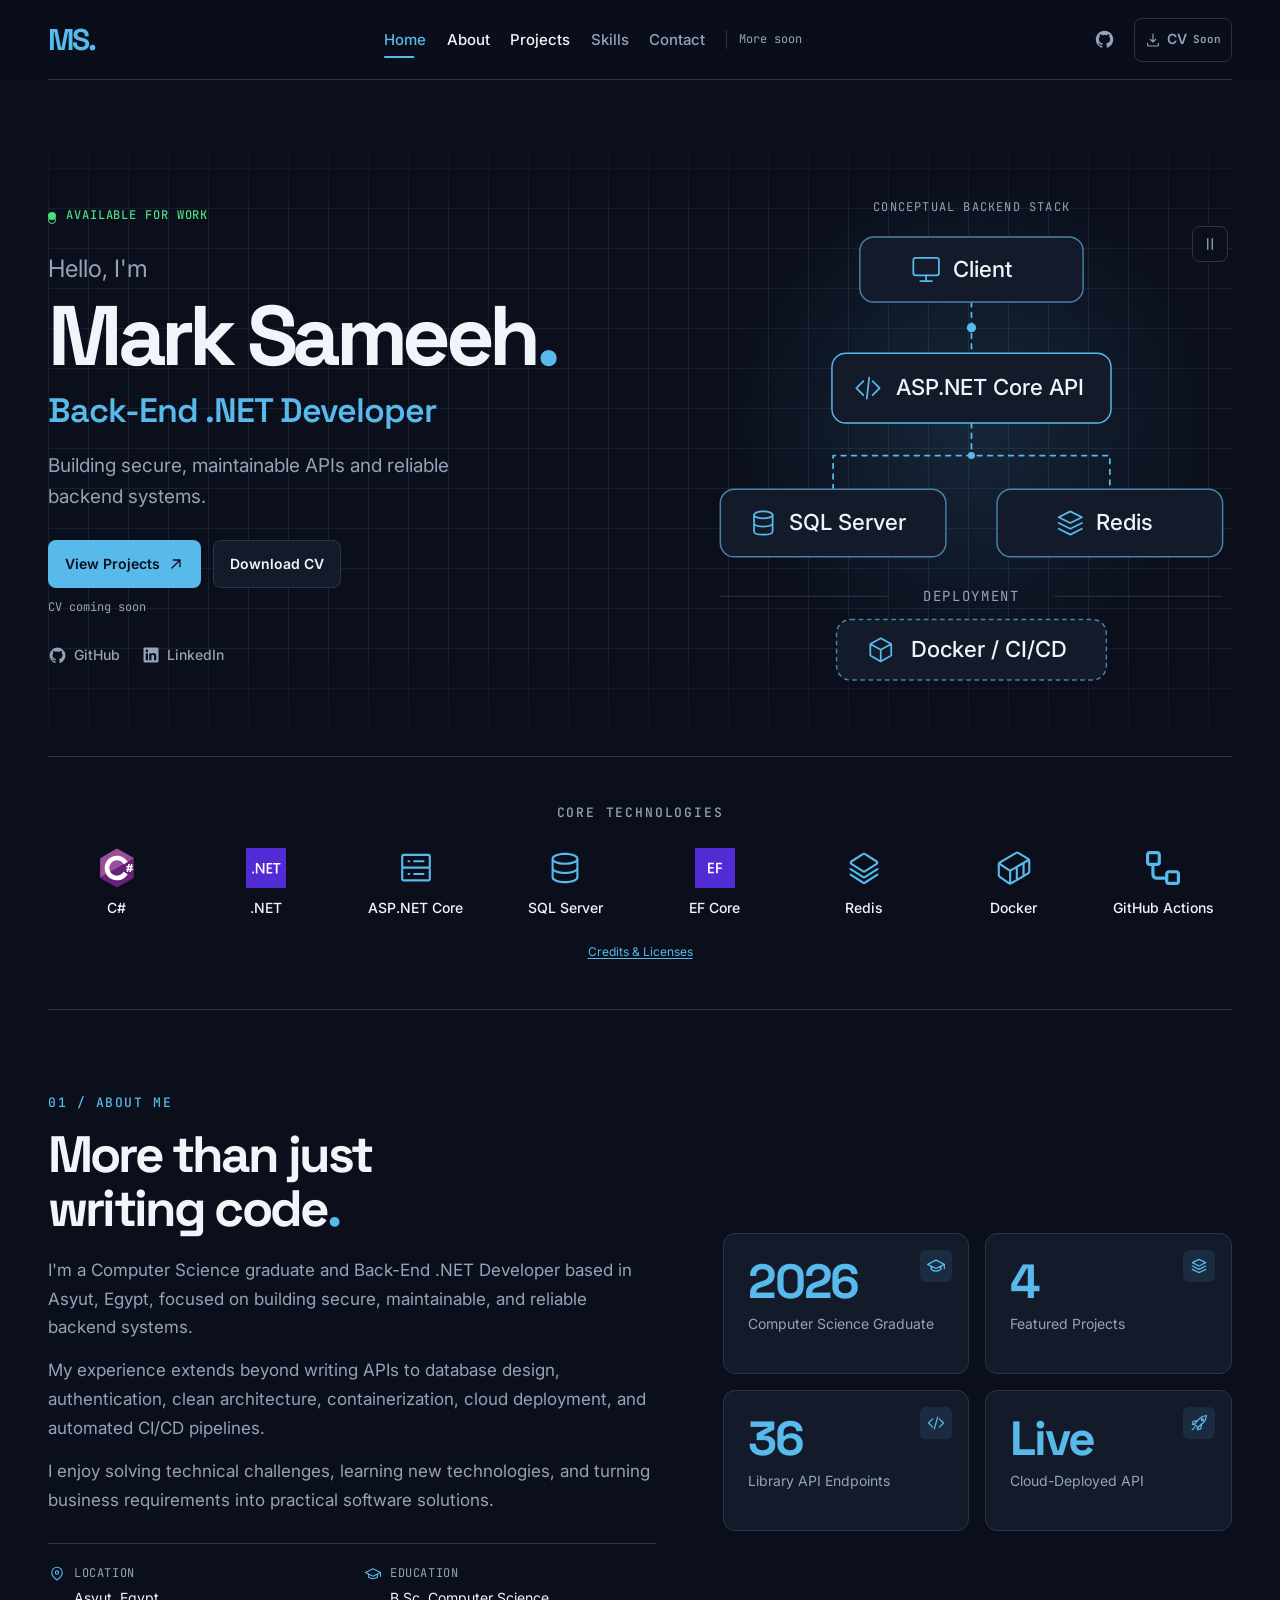
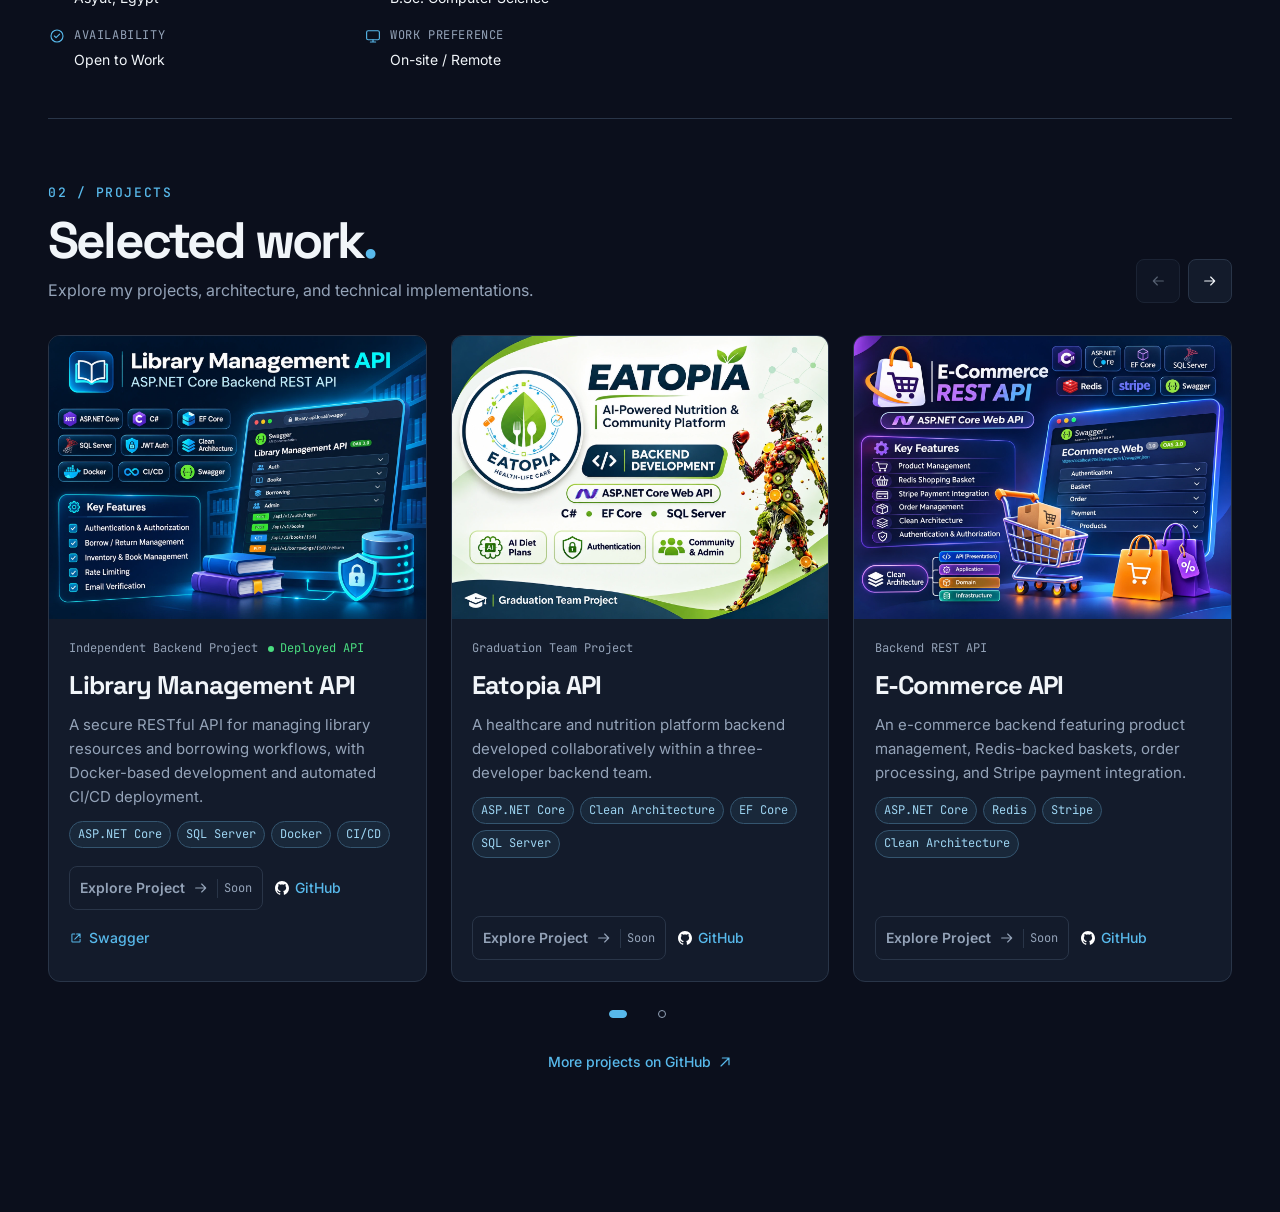
==== commit b8dd51e7: "feat: implement interactive project carousel" ====
--- a/index.html
+++ b/index.html
@@ -29,7 +29,7 @@
               <ul class="nav-list">
                 <li><a href="#home" aria-current="location">Home</a></li>
                 <li><a href="#about">About</a></li>
-                <li><a role="link" aria-disabled="true" aria-describedby="nav-status">Projects</a></li>
+                <li><a href="#projects">Projects</a></li>
                 <li><a role="link" aria-disabled="true" aria-describedby="nav-status">Skills</a></li>
                 <li><a role="link" aria-disabled="true" aria-describedby="nav-status">Contact</a></li>
               </ul>
@@ -64,15 +64,15 @@
           <p class="hero-description">Building secure, maintainable APIs and reliable backend systems.</p>
 
           <div class="hero-actions">
-            <button class="button button-primary" type="button" aria-describedby="action-status" disabled>
+            <a class="button button-primary" href="#projects">
               View Projects
               <svg width="16" height="16" viewBox="0 0 24 24" fill="none" stroke="currentColor" stroke-width="2" stroke-linecap="round" stroke-linejoin="round" aria-hidden="true">
                 <path d="M6 18 18 6M8 6h10v10" />
               </svg>
-            </button>
+            </a>
             <button class="button button-secondary" type="button" aria-describedby="action-status" disabled>Download CV</button>
           </div>
-          <p class="action-status" id="action-status">Projects and CV coming soon</p>
+          <p class="action-status" id="action-status">CV coming soon</p>
 
           <ul class="social-links" aria-label="Social profiles">
             <li>
@@ -291,6 +291,164 @@
           </li>
         </ul>
       </section>
+
+      <section class="projects" id="projects" aria-labelledby="projects-title" tabindex="-1">
+        <header class="projects-header">
+          <p class="projects-label">02 / PROJECTS</p>
+          <h2 id="projects-title">Selected work<span>.</span></h2>
+          <p class="projects-intro">Explore my projects, architecture, and technical implementations.</p>
+          <div class="project-controls" hidden>
+            <button class="project-arrow" type="button" data-project-step="-1" aria-label="Previous project" aria-controls="project-track" aria-disabled="true">
+              <svg width="16" height="16" viewBox="0 0 24 24" fill="none" stroke="currentColor" stroke-width="1.75" stroke-linecap="round" stroke-linejoin="round" aria-hidden="true"><path d="M20 12H5m6-6-6 6 6 6" /></svg>
+            </button>
+            <button class="project-arrow" type="button" data-project-step="1" aria-label="Next project" aria-controls="project-track">
+              <svg width="16" height="16" viewBox="0 0 24 24" fill="none" stroke="currentColor" stroke-width="1.75" stroke-linecap="round" stroke-linejoin="round" aria-hidden="true"><path d="M4 12h15m-6-6 6 6-6 6" /></svg>
+            </button>
+          </div>
+        </header>
+
+        <ul class="project-track" id="project-track" role="list" aria-label="Project cards" tabindex="0">
+          <li class="project-slide">
+            <article class="project-card" aria-labelledby="library-management-title">
+              <div class="project-cover">
+                <img src="./assets/images/projects/library-management.webp" width="1448" height="1086" loading="lazy" decoding="async" alt="Illustrated Library Management API cover with books, a shield, and a stylized Swagger interface.">
+              </div>
+              <div class="project-card-body">
+                <div class="project-meta">
+                  <p class="project-category">Independent Backend Project</p>
+                  <span class="project-deployment">Deployed API</span>
+                </div>
+                <h3 id="library-management-title">Library Management API</h3>
+                <p class="project-description">A secure RESTful API for managing library resources and borrowing workflows, with Docker-based development and automated CI/CD deployment.</p>
+                <ul class="project-tags" role="list" aria-label="Technologies">
+                  <li>ASP.NET Core</li>
+                  <li>SQL Server</li>
+                  <li>Docker</li>
+                  <li>CI/CD</li>
+                </ul>
+                <div class="project-actions">
+                  <button class="button button-secondary project-explore" type="button" disabled>
+                    Explore Project
+                    <svg width="16" height="16" viewBox="0 0 24 24" fill="none" stroke="currentColor" stroke-width="1.75" stroke-linecap="round" stroke-linejoin="round" aria-hidden="true"><path d="M4 12h15m-6-6 6 6-6 6" /></svg>
+                    <span class="project-action-status">Soon</span>
+                  </button>
+                  <a href="https://github.com/mark26504/LibraryManagementAPI" aria-label="Library Management API on GitHub">
+                    <img src="./assets/icons/github-invertocat-white.svg" width="98" height="96" alt="">
+                    GitHub
+                  </a>
+                  <a href="https://library-management-api.runasp.net/swagger" aria-label="Library Management API Swagger documentation">
+                    <svg width="14" height="14" viewBox="0 0 24 24" fill="none" stroke="currentColor" stroke-width="1.75" stroke-linecap="round" stroke-linejoin="round" aria-hidden="true">
+                      <path d="M13 5h6v6m0-6-9 9m0-9H6a1 1 0 0 0-1 1v12a1 1 0 0 0 1 1h12a1 1 0 0 0 1-1v-4" />
+                    </svg>
+                    Swagger
+                  </a>
+                </div>
+              </div>
+            </article>
+          </li>
+          <li class="project-slide">
+            <article class="project-card" aria-labelledby="eatopia-title">
+              <div class="project-cover">
+                <img src="./assets/images/projects/eatopia.webp" width="1448" height="1086" loading="lazy" decoding="async" alt="Eatopia promotional poster with a leaf emblem, produce artwork, and callouts for nutrition plans and community features.">
+              </div>
+              <div class="project-card-body">
+                <div class="project-meta">
+                  <p class="project-category">Graduation Team Project</p>
+                </div>
+                <h3 id="eatopia-title">Eatopia API</h3>
+                <p class="project-description">A healthcare and nutrition platform backend developed collaboratively within a three-developer backend team.</p>
+                <ul class="project-tags" role="list" aria-label="Technologies">
+                  <li>ASP.NET Core</li>
+                  <li>Clean Architecture</li>
+                  <li>EF Core</li>
+                  <li>SQL Server</li>
+                </ul>
+                <div class="project-actions">
+                  <button class="button button-secondary project-explore" type="button" disabled>
+                    Explore Project
+                    <svg width="16" height="16" viewBox="0 0 24 24" fill="none" stroke="currentColor" stroke-width="1.75" stroke-linecap="round" stroke-linejoin="round" aria-hidden="true"><path d="M4 12h15m-6-6 6 6-6 6" /></svg>
+                    <span class="project-action-status">Soon</span>
+                  </button>
+                  <a href="https://github.com/mark26504/Eatopia-Backend" aria-label="Eatopia API on GitHub">
+                    <img src="./assets/icons/github-invertocat-white.svg" width="98" height="96" alt="">
+                    GitHub
+                  </a>
+                </div>
+              </div>
+            </article>
+          </li>
+          <li class="project-slide">
+            <article class="project-card" aria-labelledby="ecommerce-title">
+              <div class="project-cover">
+                <img src="./assets/images/projects/ecommerce.webp" width="1448" height="1086" loading="lazy" decoding="async" alt="Illustrated E-Commerce API cover with a shopping cart, packages, and a stylized Swagger interface.">
+              </div>
+              <div class="project-card-body">
+                <div class="project-meta">
+                  <p class="project-category">Backend REST API</p>
+                </div>
+                <h3 id="ecommerce-title">E-Commerce API</h3>
+                <p class="project-description">An e-commerce backend featuring product management, Redis-backed baskets, order processing, and Stripe payment integration.</p>
+                <ul class="project-tags" role="list" aria-label="Technologies">
+                  <li>ASP.NET Core</li>
+                  <li>Redis</li>
+                  <li>Stripe</li>
+                  <li>Clean Architecture</li>
+                </ul>
+                <div class="project-actions">
+                  <button class="button button-secondary project-explore" type="button" disabled>
+                    Explore Project
+                    <svg width="16" height="16" viewBox="0 0 24 24" fill="none" stroke="currentColor" stroke-width="1.75" stroke-linecap="round" stroke-linejoin="round" aria-hidden="true"><path d="M4 12h15m-6-6 6 6-6 6" /></svg>
+                    <span class="project-action-status">Soon</span>
+                  </button>
+                  <a href="https://github.com/mark26504/ECommerce-ASP.NET-Core-Web-API" aria-label="E-Commerce API on GitHub">
+                    <img src="./assets/icons/github-invertocat-white.svg" width="98" height="96" alt="">
+                    GitHub
+                  </a>
+                </div>
+              </div>
+            </article>
+          </li>
+          <li class="project-slide">
+            <article class="project-card" aria-labelledby="gym-management-title">
+              <div class="project-cover">
+                <img src="./assets/images/projects/gym-management.webp" width="1448" height="1086" loading="lazy" decoding="async" alt="Gym Management System promotional cover with a stylized gym dashboard, weights, and a three-tier architecture diagram.">
+              </div>
+              <div class="project-card-body">
+                <div class="project-meta">
+                  <p class="project-category">MVC Web Application</p>
+                </div>
+                <h3 id="gym-management-title">Gym Management System</h3>
+                <p class="project-description">A management system for gym members, trainers, training sessions, and subscriptions.</p>
+                <ul class="project-tags" role="list" aria-label="Technologies">
+                  <li>ASP.NET Core MVC</li>
+                  <li>EF Core</li>
+                  <li>SQL Server</li>
+                  <li>Layered Architecture</li>
+                </ul>
+                <div class="project-actions">
+                  <button class="button button-secondary project-explore" type="button" disabled>
+                    Explore Project
+                    <svg width="16" height="16" viewBox="0 0 24 24" fill="none" stroke="currentColor" stroke-width="1.75" stroke-linecap="round" stroke-linejoin="round" aria-hidden="true"><path d="M4 12h15m-6-6 6 6-6 6" /></svg>
+                    <span class="project-action-status">Soon</span>
+                  </button>
+                  <a href="https://github.com/mark26504/gym-management-system" aria-label="Gym Management System on GitHub">
+                    <img src="./assets/icons/github-invertocat-white.svg" width="98" height="96" alt="">
+                    GitHub
+                  </a>
+                </div>
+              </div>
+            </article>
+          </li>
+        </ul>
+
+        <div class="project-pagination" role="group" aria-label="Carousel positions" hidden></div>
+        <div class="projects-more">
+          <a href="https://github.com/mark26504">
+            More projects on GitHub
+            <svg width="16" height="16" viewBox="0 0 24 24" fill="none" stroke="currentColor" stroke-width="1.75" stroke-linecap="round" stroke-linejoin="round" aria-hidden="true"><path d="M6 18 18 6M8 6h10v10" /></svg>
+          </a>
+        </div>
+      </section>
     </main>
   </body>
 </html>
--- a/css/style.css
+++ b/css/style.css
@@ -658,7 +658,8 @@
   padding-block: clamp(3rem, 6.5vw, 6rem) clamp(1.5rem, 4vw, 3rem);
 }
 
-.about-label {
+.about-label,
+.projects-label {
   margin-block-end: 0.875rem;
   color: var(--color-accent);
   font-family: var(--font-mono);
@@ -667,7 +668,8 @@
   letter-spacing: 0.12em;
 }
 
-.about h2 {
+.about h2,
+.projects h2 {
   max-inline-size: 18ch;
   font-size: clamp(2.25rem, 4vw, 3.5rem);
   line-height: 1.05;
@@ -675,16 +677,19 @@
   text-wrap: balance;
 }
 
-.about:focus-visible {
+.about:focus-visible,
+.projects:focus-visible {
   outline: none;
 }
 
-.about:focus-visible h2 {
+.about:focus-visible h2,
+.projects:focus-visible h2 {
   outline: 2px solid var(--color-accent);
   outline-offset: 0.25rem;
 }
 
 .about h2 span,
+.projects h2 span,
 .about-stat-value {
   color: var(--color-accent);
 }
@@ -786,6 +791,298 @@
   line-height: 1.45;
 }
 
+/* Featured projects */
+.projects {
+  padding-block: clamp(2rem, 5vw, 4.5rem) clamp(2rem, 5vw, 4rem);
+  border-block-start: 1px solid var(--color-border);
+}
+
+.projects-header {
+  display: grid;
+  grid-template-areas:
+    "label controls"
+    "heading heading"
+    "intro intro";
+  grid-template-columns: minmax(0, 1fr) auto;
+  grid-template-rows: minmax(2.75rem, auto) auto auto;
+  align-items: center;
+  gap: 0.625rem 1rem;
+  margin-block-end: clamp(1.25rem, 2.6vw, 2rem);
+}
+
+.projects-label {
+  grid-area: label;
+  margin-block-end: 0;
+}
+
+.projects h2 {
+  grid-area: heading;
+}
+
+.projects-intro {
+  grid-area: intro;
+  max-inline-size: 62ch;
+  color: var(--color-text-secondary);
+}
+
+.project-controls {
+  grid-area: controls;
+  align-self: end;
+}
+
+.project-controls:not([hidden]) {
+  display: flex;
+  gap: 0.5rem;
+}
+
+.project-arrow {
+  display: grid;
+  place-items: center;
+  inline-size: 2.75rem;
+  block-size: 2.75rem;
+  padding: 0;
+  border: 1px solid var(--color-border);
+  border-radius: 0.5rem;
+  background-color: var(--color-surface);
+  color: var(--color-text-primary);
+  cursor: pointer;
+}
+
+.project-arrow[aria-disabled="true"] {
+  color: var(--color-text-secondary);
+  opacity: 0.55;
+  cursor: default;
+}
+
+.project-arrow:not([aria-disabled="true"]):hover {
+  border-color: var(--color-accent);
+  color: var(--color-accent);
+}
+
+.project-track {
+  --project-visible: 1;
+  --project-gap: clamp(0.875rem, 2vw, 1.5rem);
+
+  display: grid;
+  grid-auto-flow: column;
+  grid-auto-columns: calc((100% - (var(--project-visible) - 1) * var(--project-gap)) / var(--project-visible));
+  gap: var(--project-gap);
+  margin: 0;
+  padding: 0 0 0.625rem;
+  overflow-x: auto;
+  overscroll-behavior-inline: contain;
+  scroll-snap-type: x mandatory;
+  scrollbar-color: var(--color-border) transparent;
+  scrollbar-width: thin;
+  list-style: none;
+}
+
+.projects:has(.project-controls:not([hidden])) .project-track {
+  scrollbar-width: none;
+}
+
+.project-slide {
+  display: flex;
+  min-inline-size: 0;
+  scroll-snap-align: start;
+}
+
+.project-card {
+  display: flex;
+  flex-direction: column;
+  inline-size: 100%;
+  min-inline-size: 0;
+  border: 1px solid var(--color-border);
+  border-radius: 0.75rem;
+  background-color: var(--color-surface);
+}
+
+.project-card:focus-within {
+  border-color: color-mix(in srgb, var(--color-accent) 60%, var(--color-border));
+}
+
+.project-cover {
+  aspect-ratio: 4 / 3;
+  overflow: hidden;
+  border-radius: calc(0.75rem - 1px) calc(0.75rem - 1px) 0 0;
+  background-color: var(--color-background);
+}
+
+.project-cover img {
+  inline-size: 100%;
+  block-size: 100%;
+  object-fit: contain;
+}
+
+.project-card-body {
+  display: flex;
+  flex: 1;
+  flex-direction: column;
+  align-items: start;
+  gap: 0.75rem;
+  padding: clamp(0.875rem, 1.6vw, 1.5rem);
+}
+
+.project-meta {
+  display: flex;
+  flex-wrap: wrap;
+  align-items: center;
+  gap: 0.375rem 0.625rem;
+}
+
+.project-category,
+.project-deployment,
+.project-tags,
+.project-action-status {
+  font-family: var(--font-mono);
+  font-size: 0.75rem;
+}
+
+.project-category {
+  color: var(--color-text-secondary);
+}
+
+.project-deployment {
+  display: inline-flex;
+  align-items: center;
+  gap: 0.375rem;
+  color: var(--color-success);
+}
+
+.project-deployment::before {
+  inline-size: 0.375rem;
+  block-size: 0.375rem;
+  border-radius: 50%;
+  background-color: currentColor;
+  content: "";
+}
+
+.project-card h3 {
+  font-size: clamp(1.375rem, 2vw, 1.75rem);
+  letter-spacing: -0.035em;
+}
+
+.project-description {
+  max-inline-size: 54ch;
+  color: var(--color-text-secondary);
+  font-size: 0.9375rem;
+}
+
+.project-tags {
+  display: flex;
+  flex-wrap: wrap;
+  gap: 0.375rem;
+  margin: 0;
+  padding: 0;
+  color: color-mix(in srgb, var(--color-accent) 55%, var(--color-text-primary));
+  list-style: none;
+}
+
+.project-tags li {
+  padding: 0.1875rem 0.5rem;
+  border: 1px solid color-mix(in srgb, var(--color-accent) 24%, var(--color-border));
+  border-radius: 999px;
+  background-color: color-mix(in srgb, var(--color-accent) 8%, var(--color-surface));
+}
+
+.project-actions {
+  display: flex;
+  flex-wrap: wrap;
+  align-items: center;
+  gap: 0.375rem 0.75rem;
+  margin-block-start: auto;
+  padding-block-start: 0.375rem;
+  font-size: 0.875rem;
+}
+
+.project-actions a,
+.projects-more a {
+  display: inline-flex;
+  align-items: center;
+  gap: 0.375rem;
+  min-block-size: 2.75rem;
+  font-weight: 500;
+  text-decoration: none;
+}
+
+.projects-more a:hover {
+  text-decoration: underline;
+}
+
+.project-actions a:is(:hover, :focus-visible) {
+  color: color-mix(in srgb, var(--color-accent) 70%, var(--color-text-primary));
+  text-decoration: underline;
+}
+
+.project-actions a :is(img, svg) {
+  flex: none;
+  inline-size: 0.875rem;
+  block-size: auto;
+}
+
+.project-actions a:focus-visible {
+  outline-offset: 0;
+}
+
+.project-explore {
+  min-block-size: 2.75rem;
+  padding: 0.375rem 0.625rem;
+  color: var(--color-text-secondary);
+  text-align: start;
+}
+
+.project-explore svg {
+  flex: 0 0 auto;
+}
+
+.project-action-status {
+  padding-inline-start: 0.375rem;
+  border-inline-start: 1px solid var(--color-border);
+  font-weight: 400;
+}
+
+.project-pagination:not([hidden]) {
+  display: flex;
+  justify-content: center;
+}
+
+.project-dot:not([hidden]) {
+  display: grid;
+  place-items: center;
+  inline-size: 2.75rem;
+  block-size: 2.75rem;
+  padding: 0;
+  border: 0;
+  border-radius: 0.375rem;
+  background-color: transparent;
+  color: var(--color-text-secondary);
+  cursor: pointer;
+}
+
+.project-dot::before {
+  inline-size: 0.5rem;
+  block-size: 0.5rem;
+  border: 1px solid currentColor;
+  border-radius: 1rem;
+  content: "";
+}
+
+.project-dot:hover,
+.project-dot[aria-current="true"] {
+  color: var(--color-accent);
+}
+
+.project-dot[aria-current="true"]::before {
+  inline-size: 1.125rem;
+  background-color: currentColor;
+}
+
+.projects-more {
+  margin-block-start: 0.25rem;
+  font-size: 0.875rem;
+  text-align: center;
+}
+
 /* Credits and licenses */
 .credits-back {
   display: inline-flex;
@@ -878,6 +1175,15 @@
   .about-stat:hover {
     border-color: color-mix(in srgb, var(--color-accent) 60%, var(--color-border));
   }
+
+  .project-card:hover {
+    border-color: color-mix(in srgb, var(--color-accent) 60%, var(--color-border));
+  }
+
+  .project-tags li:hover {
+    border-color: color-mix(in srgb, var(--color-accent) 44%, var(--color-border));
+    background-color: color-mix(in srgb, var(--color-accent) 14%, var(--color-surface));
+  }
 }
 
 @media (hover: hover) and (prefers-reduced-motion: no-preference) {
@@ -899,6 +1205,26 @@
 
   .about-stat:hover {
     transform: translateY(-0.125rem);
+  }
+
+  .project-card {
+    transition: border-color 180ms ease;
+  }
+
+  .project-cover img {
+    transition: transform 240ms ease;
+  }
+
+  .project-card:hover .project-cover img {
+    transform: scale(1.015);
+  }
+
+  .project-tags li {
+    transition: background-color 160ms ease, border-color 160ms ease;
+  }
+
+  .project-actions a {
+    transition: color 160ms ease;
   }
 }
 
@@ -941,7 +1267,11 @@
 }
 
 @media (prefers-reduced-motion: no-preference) {
-  html:has(#about:target) {
+  html:has(#about:target, #projects:target) {
+    scroll-behavior: smooth;
+  }
+
+  .project-track {
     scroll-behavior: smooth;
   }
 
@@ -992,6 +1322,7 @@
   .nav-list a[href],
   .nav-github,
   .button,
+  .project-arrow,
   .motion-toggle,
   .social-links a {
     transition: color 160ms ease, background-color 160ms ease, border-color 160ms ease;
--- a/css/responsive.css
+++ b/css/responsive.css
@@ -91,6 +91,18 @@
   .technology-list {
     grid-template-columns: repeat(4, minmax(0, 1fr));
   }
+
+  .projects-header {
+    grid-template-areas:
+      "label controls"
+      "heading controls"
+      "intro controls";
+    grid-template-rows: auto;
+  }
+
+  .project-track {
+    --project-visible: 2;
+  }
 }
 
 @media (min-width: 64rem) {
@@ -104,6 +116,10 @@
 
   .about {
     grid-template-columns: minmax(0, 1.2fr) minmax(0, 1fr);
+  }
+
+  .project-track {
+    --project-visible: 3;
   }
 }
 
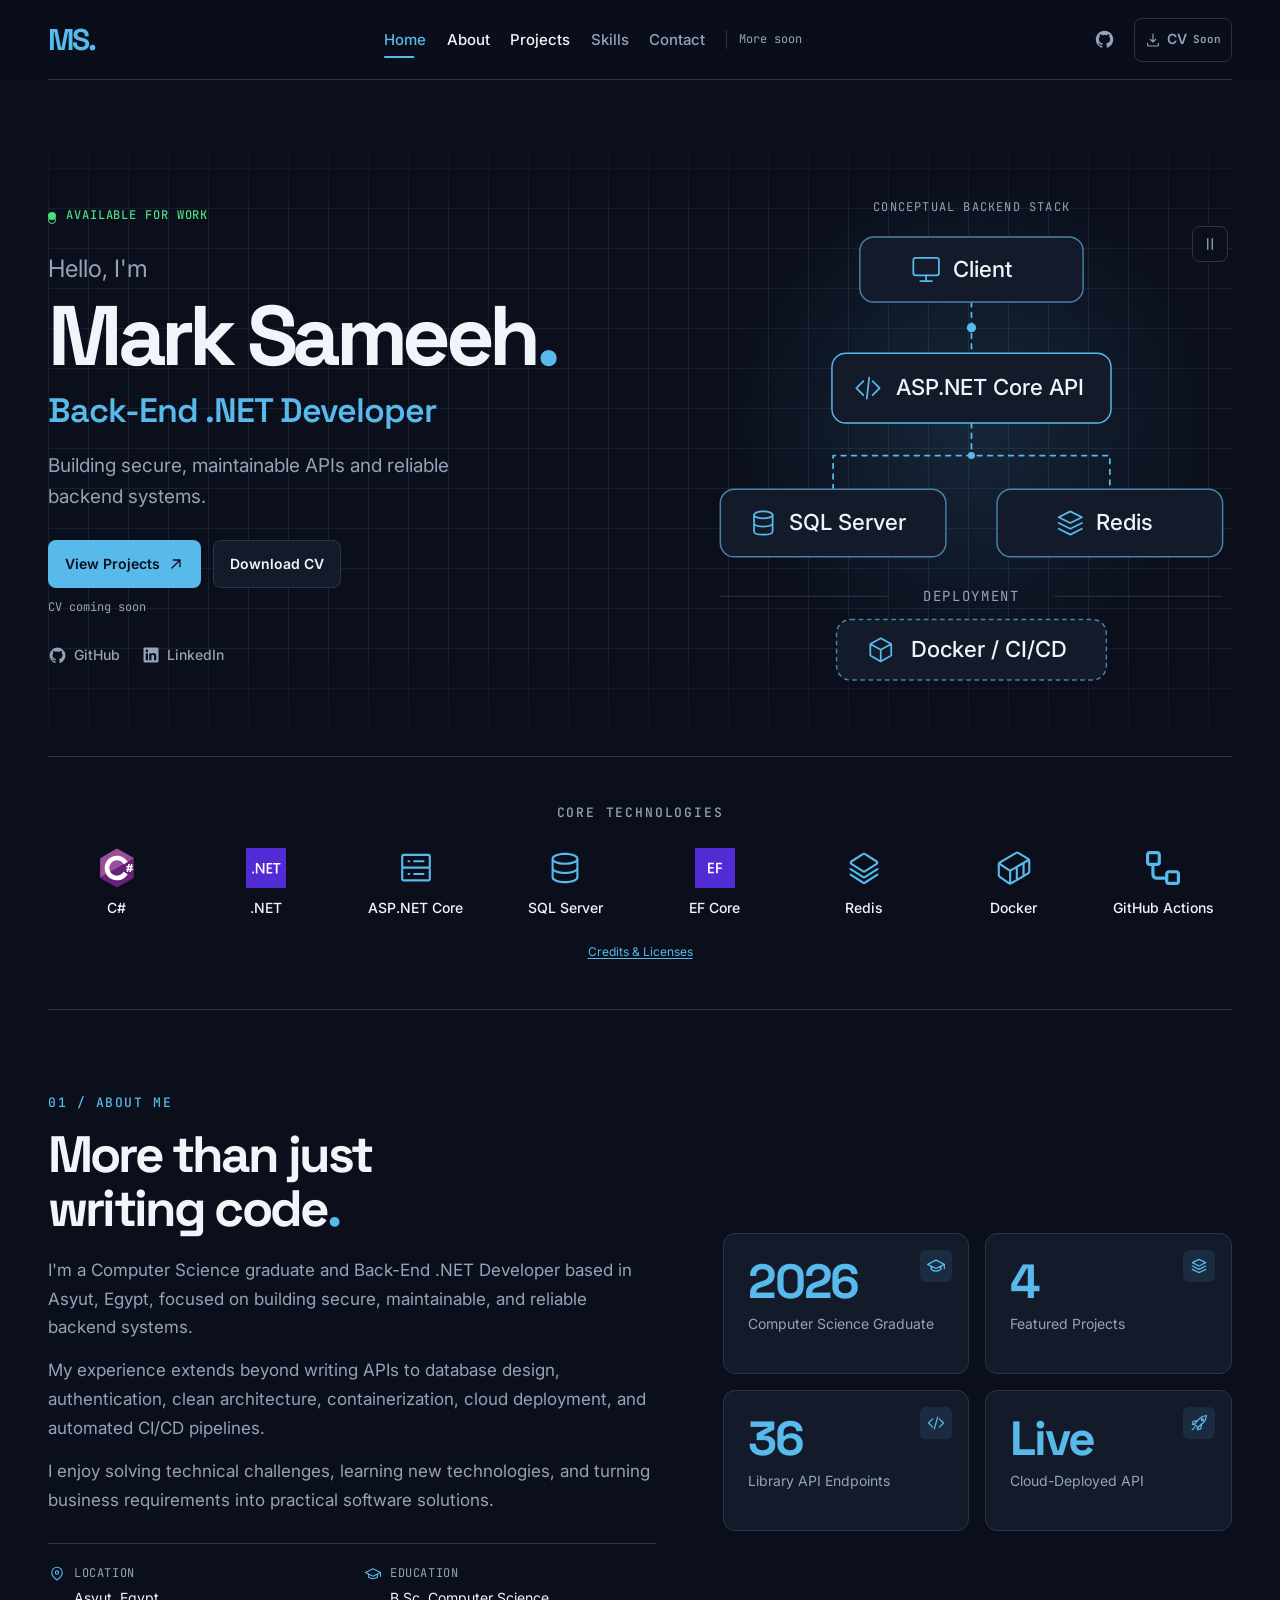
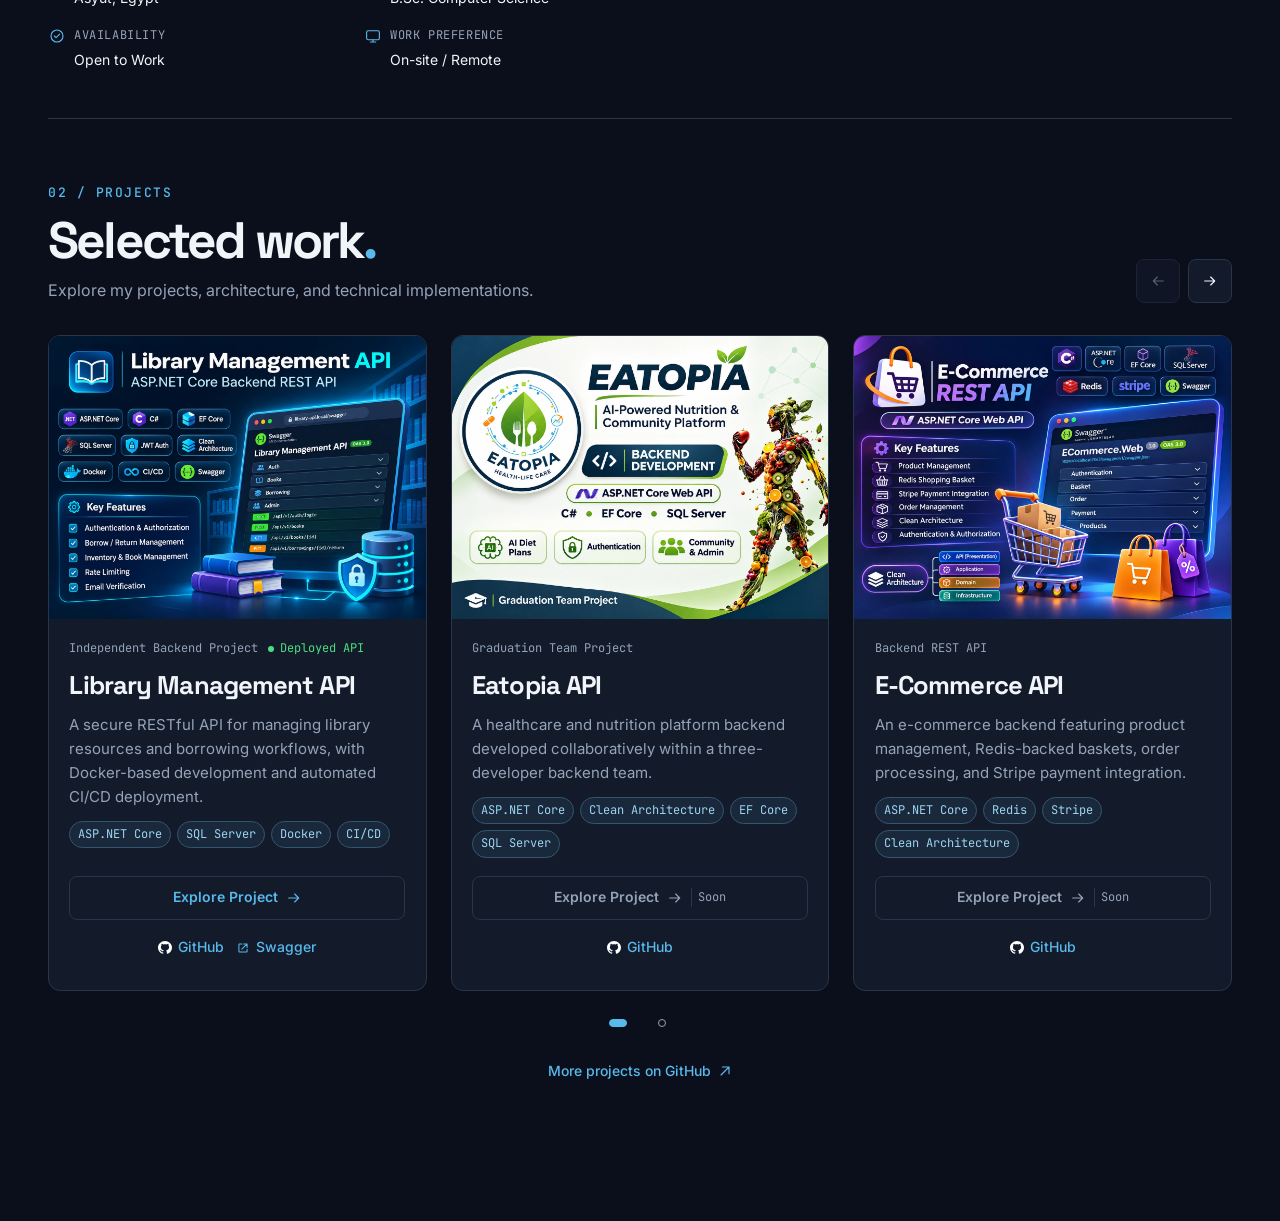
==== commit c49e72ed: "feat: add Library Management API case study" ====
--- a/index.html
+++ b/index.html
@@ -310,15 +310,15 @@
         <ul class="project-track" id="project-track" role="list" aria-label="Project cards" tabindex="0">
           <li class="project-slide">
             <article class="project-card" aria-labelledby="library-management-title">
-              <div class="project-cover">
+              <a class="project-cover" href="./projects/library-management.html" aria-label="Library Management API case study">
                 <img src="./assets/images/projects/library-management.webp" width="1448" height="1086" loading="lazy" decoding="async" alt="Illustrated Library Management API cover with books, a shield, and a stylized Swagger interface.">
-              </div>
+              </a>
               <div class="project-card-body">
                 <div class="project-meta">
                   <p class="project-category">Independent Backend Project</p>
                   <span class="project-deployment">Deployed API</span>
                 </div>
-                <h3 id="library-management-title">Library Management API</h3>
+                <h3 id="library-management-title"><a href="./projects/library-management.html">Library Management API</a></h3>
                 <p class="project-description">A secure RESTful API for managing library resources and borrowing workflows, with Docker-based development and automated CI/CD deployment.</p>
                 <ul class="project-tags" role="list" aria-label="Technologies">
                   <li>ASP.NET Core</li>
@@ -327,21 +327,22 @@
                   <li>CI/CD</li>
                 </ul>
                 <div class="project-actions">
-                  <button class="button button-secondary project-explore" type="button" disabled>
+                  <a class="button button-secondary project-explore" href="./projects/library-management.html">
                     Explore Project
                     <svg width="16" height="16" viewBox="0 0 24 24" fill="none" stroke="currentColor" stroke-width="1.75" stroke-linecap="round" stroke-linejoin="round" aria-hidden="true"><path d="M4 12h15m-6-6 6 6-6 6" /></svg>
-                    <span class="project-action-status">Soon</span>
-                  </button>
-                  <a href="https://github.com/mark26504/LibraryManagementAPI" aria-label="Library Management API on GitHub">
-                    <img src="./assets/icons/github-invertocat-white.svg" width="98" height="96" alt="">
-                    GitHub
                   </a>
-                  <a href="https://library-management-api.runasp.net/swagger" aria-label="Library Management API Swagger documentation">
-                    <svg width="14" height="14" viewBox="0 0 24 24" fill="none" stroke="currentColor" stroke-width="1.75" stroke-linecap="round" stroke-linejoin="round" aria-hidden="true">
-                      <path d="M13 5h6v6m0-6-9 9m0-9H6a1 1 0 0 0-1 1v12a1 1 0 0 0 1 1h12a1 1 0 0 0 1-1v-4" />
-                    </svg>
-                    Swagger
-                  </a>
+                  <div class="project-action-links">
+                    <a href="https://github.com/mark26504/LibraryManagementAPI" aria-label="Library Management API on GitHub">
+                      <img src="./assets/icons/github-invertocat-white.svg" width="98" height="96" alt="">
+                      GitHub
+                    </a>
+                    <a href="https://library-management-api.runasp.net/swagger" aria-label="Library Management API Swagger documentation">
+                      <svg width="14" height="14" viewBox="0 0 24 24" fill="none" stroke="currentColor" stroke-width="1.75" stroke-linecap="round" stroke-linejoin="round" aria-hidden="true">
+                        <path d="M13 5h6v6m0-6-9 9m0-9H6a1 1 0 0 0-1 1v12a1 1 0 0 0 1 1h12a1 1 0 0 0 1-1v-4" />
+                      </svg>
+                      Swagger
+                    </a>
+                  </div>
                 </div>
               </div>
             </article>
@@ -369,10 +370,12 @@
                     <svg width="16" height="16" viewBox="0 0 24 24" fill="none" stroke="currentColor" stroke-width="1.75" stroke-linecap="round" stroke-linejoin="round" aria-hidden="true"><path d="M4 12h15m-6-6 6 6-6 6" /></svg>
                     <span class="project-action-status">Soon</span>
                   </button>
-                  <a href="https://github.com/mark26504/Eatopia-Backend" aria-label="Eatopia API on GitHub">
-                    <img src="./assets/icons/github-invertocat-white.svg" width="98" height="96" alt="">
-                    GitHub
-                  </a>
+                  <div class="project-action-links">
+                    <a href="https://github.com/mark26504/Eatopia-Backend" aria-label="Eatopia API on GitHub">
+                      <img src="./assets/icons/github-invertocat-white.svg" width="98" height="96" alt="">
+                      GitHub
+                    </a>
+                  </div>
                 </div>
               </div>
             </article>
@@ -400,10 +403,12 @@
                     <svg width="16" height="16" viewBox="0 0 24 24" fill="none" stroke="currentColor" stroke-width="1.75" stroke-linecap="round" stroke-linejoin="round" aria-hidden="true"><path d="M4 12h15m-6-6 6 6-6 6" /></svg>
                     <span class="project-action-status">Soon</span>
                   </button>
-                  <a href="https://github.com/mark26504/ECommerce-ASP.NET-Core-Web-API" aria-label="E-Commerce API on GitHub">
-                    <img src="./assets/icons/github-invertocat-white.svg" width="98" height="96" alt="">
-                    GitHub
-                  </a>
+                  <div class="project-action-links">
+                    <a href="https://github.com/mark26504/ECommerce-ASP.NET-Core-Web-API" aria-label="E-Commerce API on GitHub">
+                      <img src="./assets/icons/github-invertocat-white.svg" width="98" height="96" alt="">
+                      GitHub
+                    </a>
+                  </div>
                 </div>
               </div>
             </article>
@@ -431,10 +436,12 @@
                     <svg width="16" height="16" viewBox="0 0 24 24" fill="none" stroke="currentColor" stroke-width="1.75" stroke-linecap="round" stroke-linejoin="round" aria-hidden="true"><path d="M4 12h15m-6-6 6 6-6 6" /></svg>
                     <span class="project-action-status">Soon</span>
                   </button>
-                  <a href="https://github.com/mark26504/gym-management-system" aria-label="Gym Management System on GitHub">
-                    <img src="./assets/icons/github-invertocat-white.svg" width="98" height="96" alt="">
-                    GitHub
-                  </a>
+                  <div class="project-action-links">
+                    <a href="https://github.com/mark26504/gym-management-system" aria-label="Gym Management System on GitHub">
+                      <img src="./assets/icons/github-invertocat-white.svg" width="98" height="96" alt="">
+                      GitHub
+                    </a>
+                  </div>
                 </div>
               </div>
             </article>
--- a/css/style.css
+++ b/css/style.css
@@ -914,6 +914,14 @@
   object-fit: contain;
 }
 
+a.project-cover {
+  display: block;
+}
+
+a.project-cover:focus-visible {
+  outline-offset: -0.25rem;
+}
+
 .project-card-body {
   display: flex;
   flex: 1;
@@ -962,6 +970,15 @@
   letter-spacing: -0.035em;
 }
 
+.project-card h3 a {
+  color: inherit;
+  text-decoration: none;
+}
+
+.project-card h3 a:is(:hover, :focus-visible) {
+  text-decoration: underline;
+}
+
 .project-description {
   max-inline-size: 54ch;
   color: var(--color-text-secondary);
@@ -986,16 +1003,24 @@
 }
 
 .project-actions {
-  display: flex;
-  flex-wrap: wrap;
-  align-items: center;
-  gap: 0.375rem 0.75rem;
+  display: grid;
+  grid-template-columns: minmax(0, 1fr);
+  align-self: stretch;
+  gap: 0.375rem;
   margin-block-start: auto;
   padding-block-start: 0.375rem;
   font-size: 0.875rem;
 }
 
-.project-actions a,
+.project-action-links {
+  display: flex;
+  flex-wrap: wrap;
+  align-items: center;
+  justify-content: center;
+  gap: 0.375rem 0.75rem;
+}
+
+.project-action-links a,
 .projects-more a {
   display: inline-flex;
   align-items: center;
@@ -1009,18 +1034,18 @@
   text-decoration: underline;
 }
 
-.project-actions a:is(:hover, :focus-visible) {
+.project-action-links a:is(:hover, :focus-visible) {
   color: color-mix(in srgb, var(--color-accent) 70%, var(--color-text-primary));
   text-decoration: underline;
 }
 
-.project-actions a :is(img, svg) {
+.project-action-links a :is(img, svg) {
   flex: none;
   inline-size: 0.875rem;
   block-size: auto;
 }
 
-.project-actions a:focus-visible {
+.project-action-links a:focus-visible {
   outline-offset: 0;
 }
 
@@ -1028,11 +1053,15 @@
   min-block-size: 2.75rem;
   padding: 0.375rem 0.625rem;
   color: var(--color-text-secondary);
-  text-align: start;
+  text-align: center;
 }
 
 .project-explore svg {
   flex: 0 0 auto;
+}
+
+.project-explore[href] {
+  color: var(--color-accent);
 }
 
 .project-action-status {
@@ -1223,7 +1252,7 @@
     transition: background-color 160ms ease, border-color 160ms ease;
   }
 
-  .project-actions a {
+  .project-action-links a {
     transition: color 160ms ease;
   }
 }
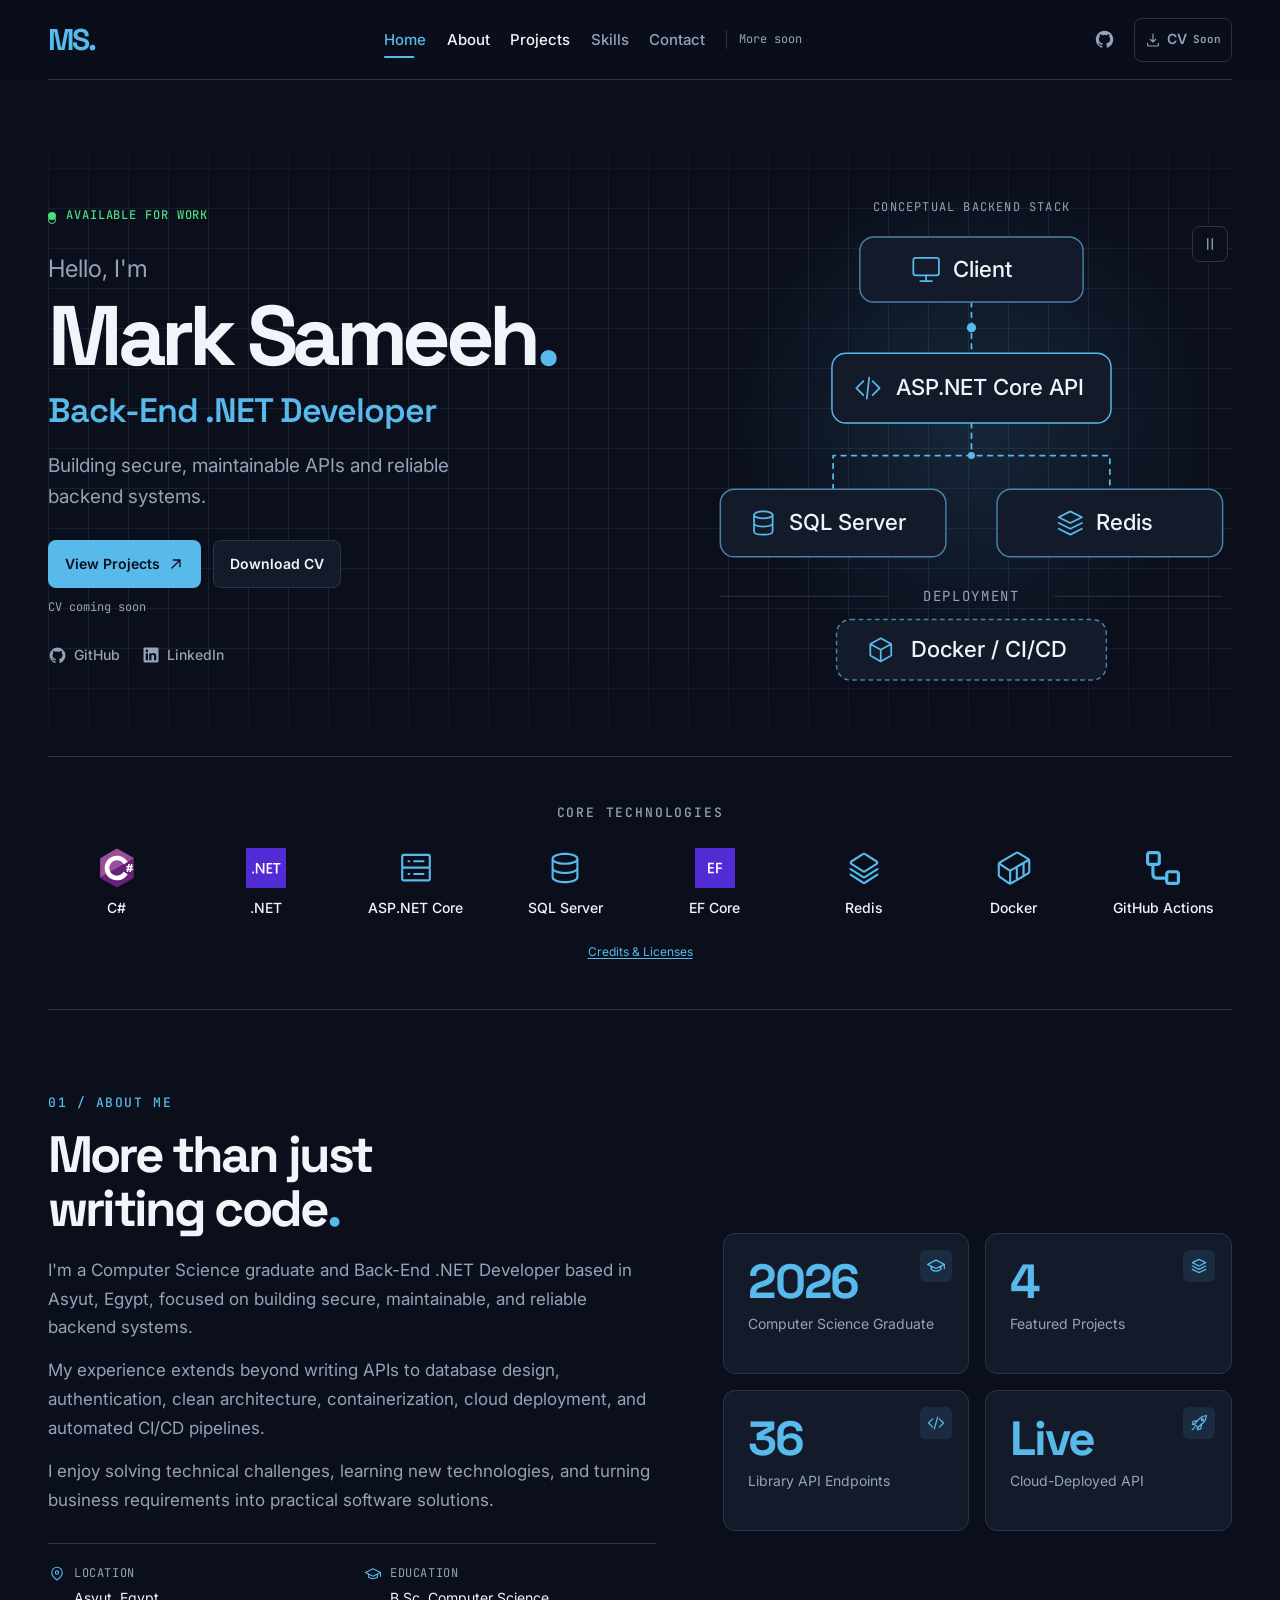
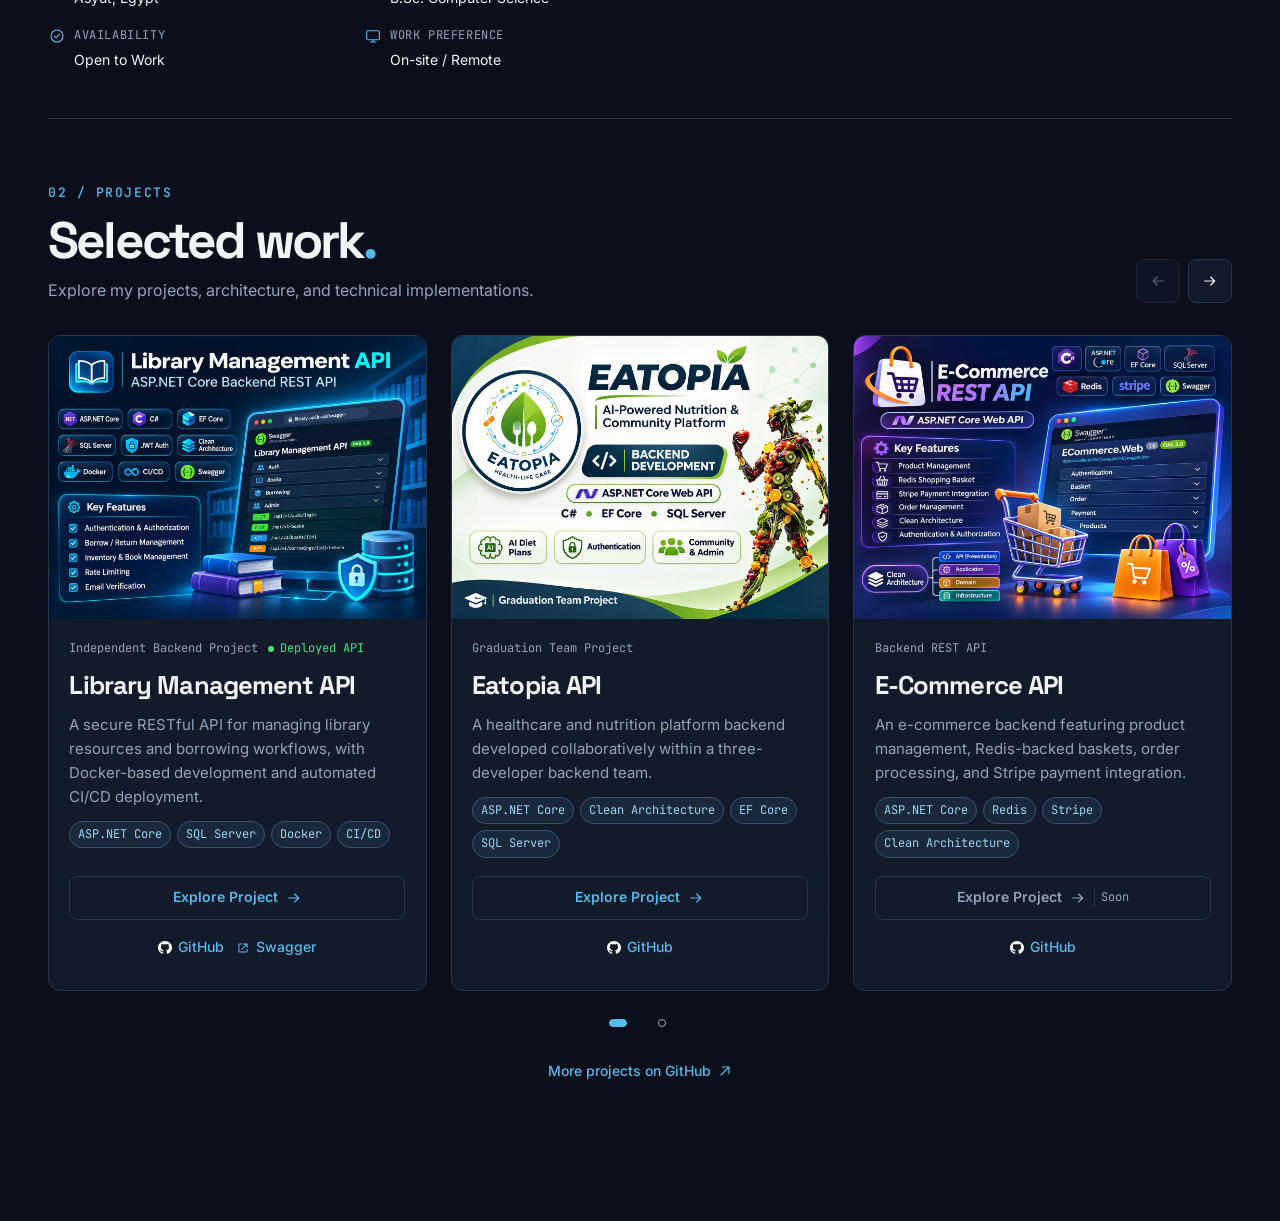
==== commit 82664614: "feat: add Eatopia case study and refine shared project layouts" ====
--- a/index.html
+++ b/index.html
@@ -365,11 +365,10 @@
                   <li>SQL Server</li>
                 </ul>
                 <div class="project-actions">
-                  <button class="button button-secondary project-explore" type="button" disabled>
+                  <a class="button button-secondary project-explore" href="./projects/eatopia.html">
                     Explore Project
                     <svg width="16" height="16" viewBox="0 0 24 24" fill="none" stroke="currentColor" stroke-width="1.75" stroke-linecap="round" stroke-linejoin="round" aria-hidden="true"><path d="M4 12h15m-6-6 6 6-6 6" /></svg>
-                    <span class="project-action-status">Soon</span>
-                  </button>
+                  </a>
                   <div class="project-action-links">
                     <a href="https://github.com/mark26504/Eatopia-Backend" aria-label="Eatopia API on GitHub">
                       <img src="./assets/icons/github-invertocat-white.svg" width="98" height="96" alt="">
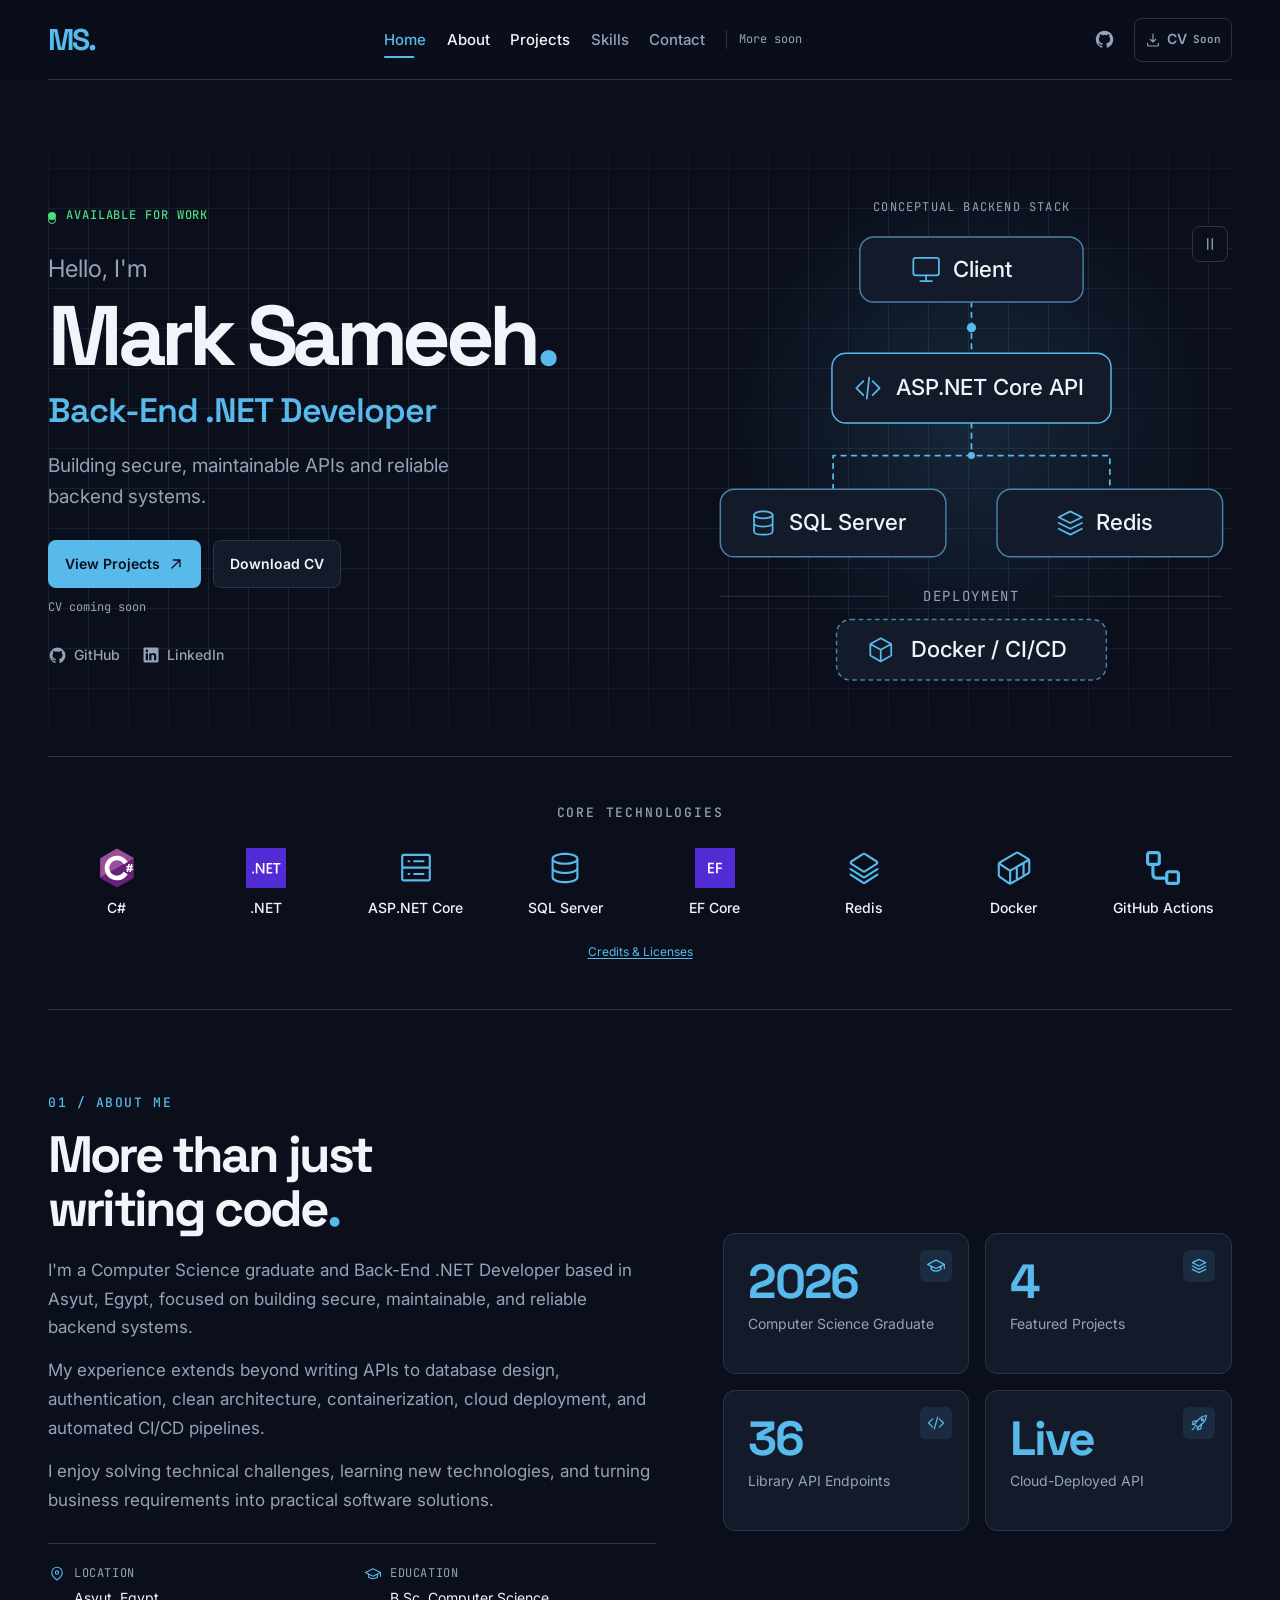
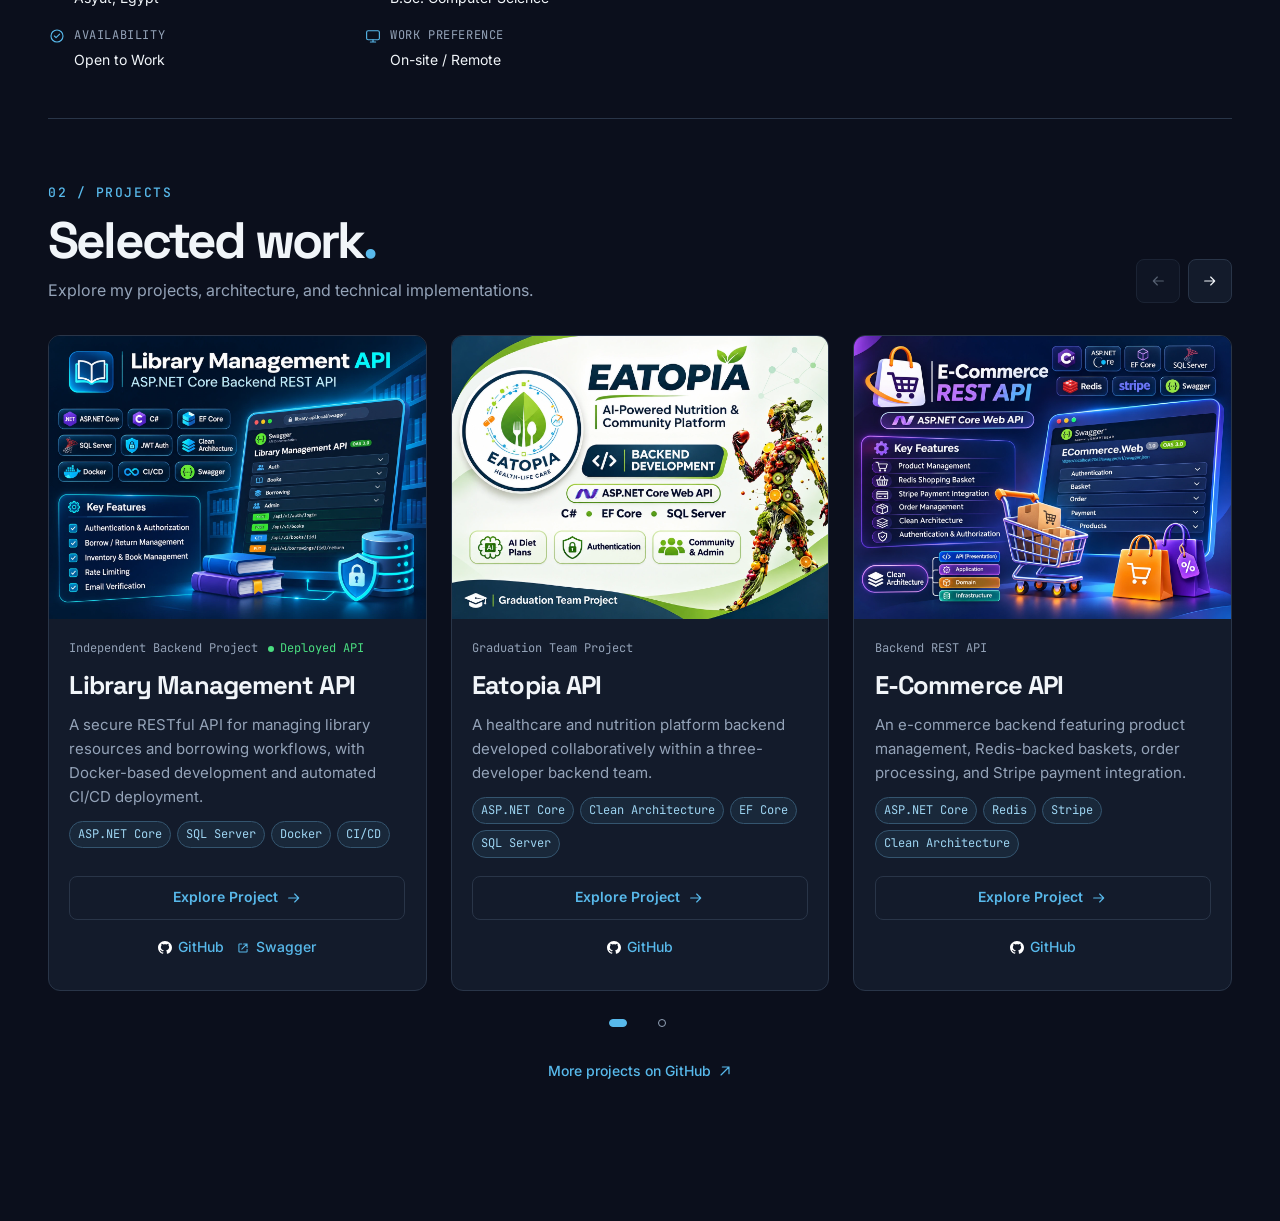
==== commit a53f1c0a: "feat: add E-Commerce API case study with Redis and Postman evidence" ====
--- a/index.html
+++ b/index.html
@@ -397,11 +397,10 @@
                   <li>Clean Architecture</li>
                 </ul>
                 <div class="project-actions">
-                  <button class="button button-secondary project-explore" type="button" disabled>
+                  <a class="button button-secondary project-explore" href="./projects/ecommerce.html">
                     Explore Project
                     <svg width="16" height="16" viewBox="0 0 24 24" fill="none" stroke="currentColor" stroke-width="1.75" stroke-linecap="round" stroke-linejoin="round" aria-hidden="true"><path d="M4 12h15m-6-6 6 6-6 6" /></svg>
-                    <span class="project-action-status">Soon</span>
-                  </button>
+                  </a>
                   <div class="project-action-links">
                     <a href="https://github.com/mark26504/ECommerce-ASP.NET-Core-Web-API" aria-label="E-Commerce API on GitHub">
                       <img src="./assets/icons/github-invertocat-white.svg" width="98" height="96" alt="">
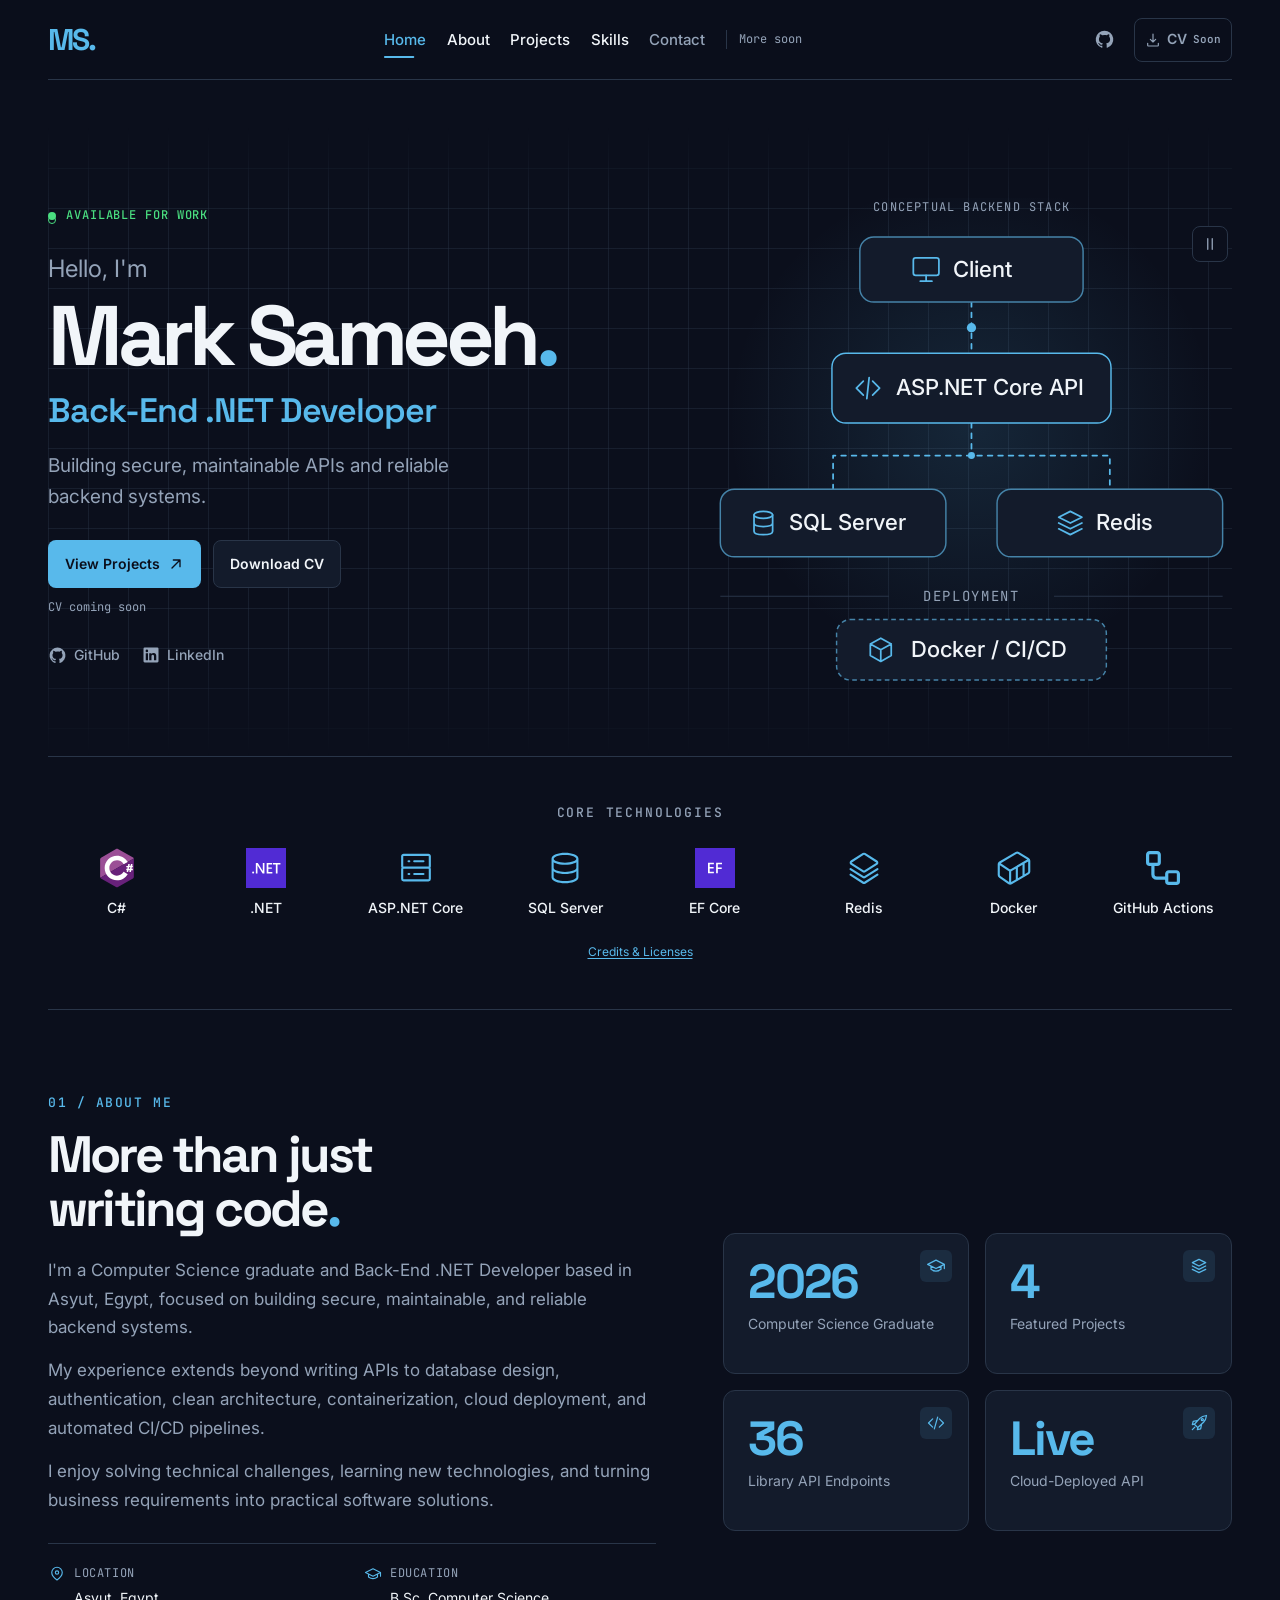
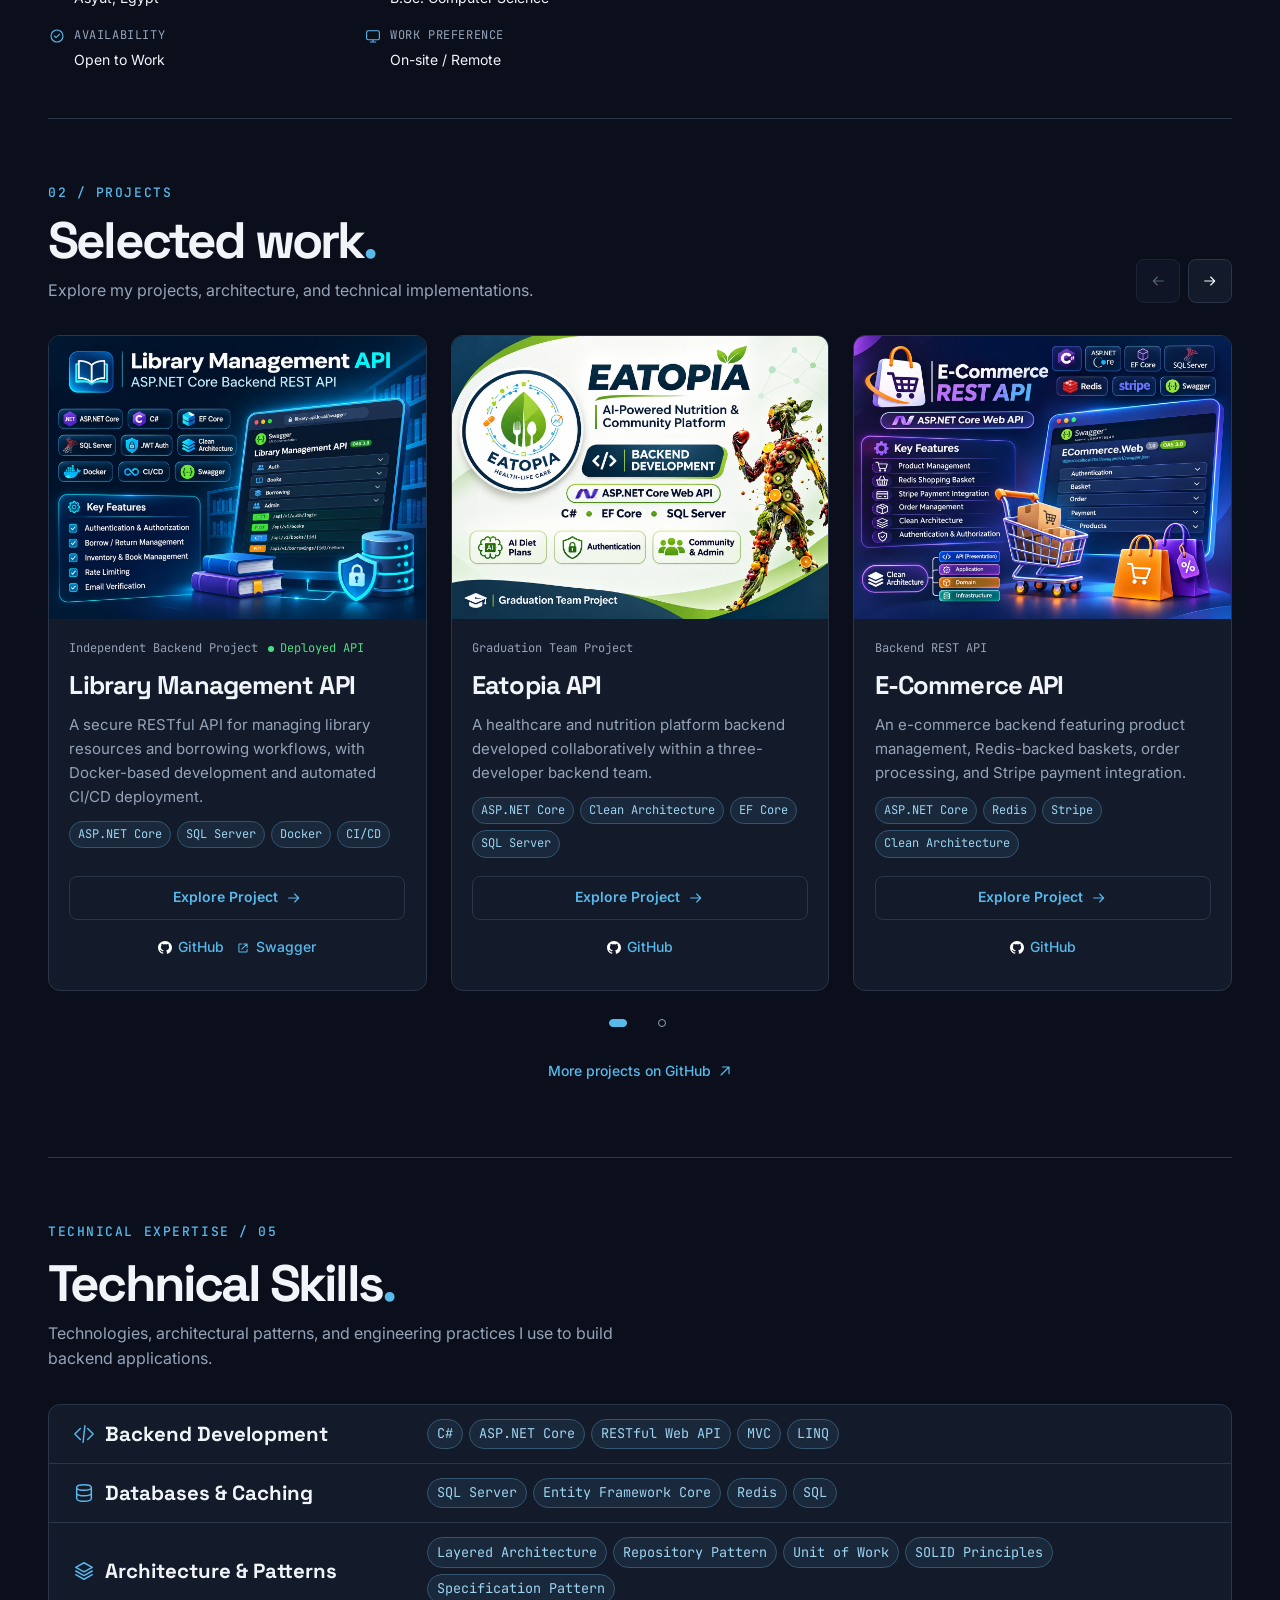
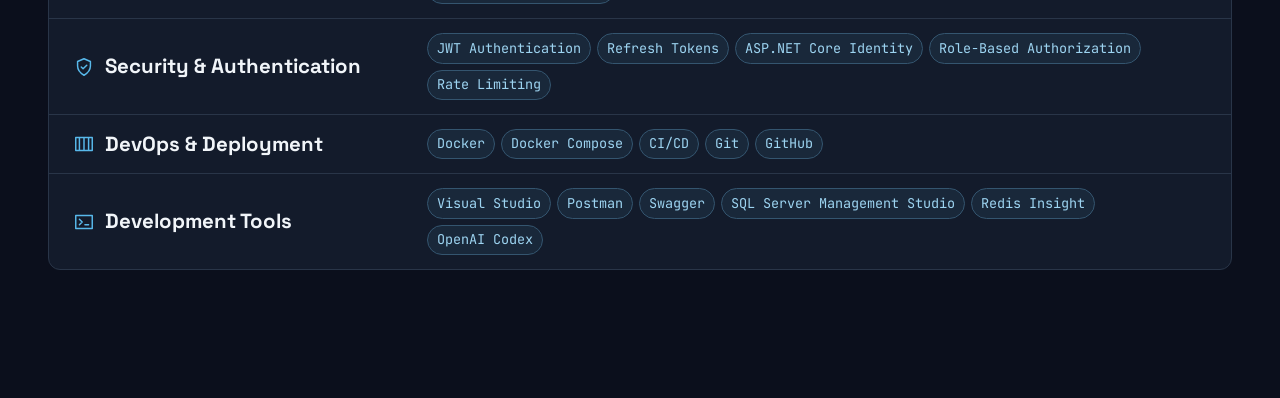
==== commit 8248ffd7: "feat: add responsive technical skills matrix" ====
--- a/index.html
+++ b/index.html
@@ -30,7 +30,7 @@
                 <li><a href="#home" aria-current="location">Home</a></li>
                 <li><a href="#about">About</a></li>
                 <li><a href="#projects">Projects</a></li>
-                <li><a role="link" aria-disabled="true" aria-describedby="nav-status">Skills</a></li>
+                <li><a href="#skills">Skills</a></li>
                 <li><a role="link" aria-disabled="true" aria-describedby="nav-status">Contact</a></li>
               </ul>
               <p class="nav-status" id="nav-status">More soon</p>
@@ -429,11 +429,10 @@
                   <li>Layered Architecture</li>
                 </ul>
                 <div class="project-actions">
-                  <button class="button button-secondary project-explore" type="button" disabled>
+                  <a class="button button-secondary project-explore" href="./projects/gym.html">
                     Explore Project
                     <svg width="16" height="16" viewBox="0 0 24 24" fill="none" stroke="currentColor" stroke-width="1.75" stroke-linecap="round" stroke-linejoin="round" aria-hidden="true"><path d="M4 12h15m-6-6 6 6-6 6" /></svg>
-                    <span class="project-action-status">Soon</span>
-                  </button>
+                  </a>
                   <div class="project-action-links">
                     <a href="https://github.com/mark26504/gym-management-system" aria-label="Gym Management System on GitHub">
                       <img src="./assets/icons/github-invertocat-white.svg" width="98" height="96" alt="">
@@ -454,6 +453,106 @@
           </a>
         </div>
       </section>
+
+      <section class="skills" id="skills" aria-labelledby="skills-title" tabindex="-1">
+        <header class="skills-header">
+          <p class="skills-label">TECHNICAL EXPERTISE / 05</p>
+          <h2 id="skills-title">Technical Skills<span>.</span></h2>
+          <p class="skills-intro">Technologies, architectural patterns, and engineering practices I use to build backend applications.</p>
+        </header>
+        <ul class="skills-matrix" role="list">
+          <li class="skill-row">
+            <h3>
+              <svg class="skill-icon" width="22" height="22" viewBox="0 0 24 24" fill="none" stroke="currentColor" stroke-width="1.6" stroke-linecap="round" stroke-linejoin="round" aria-hidden="true">
+                <path d="m8 6-6 6 6 6m8-12 6 6-6 6m-3-15-2 18" />
+              </svg>
+              Backend Development
+            </h3>
+            <ul class="project-tags" role="list">
+              <li>C#</li>
+              <li>ASP.NET Core</li>
+              <li>RESTful Web API</li>
+              <li>MVC</li>
+              <li>LINQ</li>
+            </ul>
+          </li>
+          <li class="skill-row">
+            <h3>
+              <svg class="skill-icon" width="22" height="22" viewBox="0 0 24 24" fill="none" stroke="currentColor" stroke-width="1.6" stroke-linecap="round" stroke-linejoin="round" aria-hidden="true">
+                <path d="M20 6c0 1.7-3.6 3-8 3S4 7.7 4 6s3.6-3 8-3 8 1.3 8 3Zm0 0v12c0 1.7-3.6 3-8 3s-8-1.3-8-3V6m16 6c0 1.7-3.6 3-8 3s-8-1.3-8-3" />
+              </svg>
+              Databases &amp; Caching
+            </h3>
+            <ul class="project-tags" role="list">
+              <li>SQL Server</li>
+              <li>Entity Framework Core</li>
+              <li>Redis</li>
+              <li>SQL</li>
+            </ul>
+          </li>
+          <li class="skill-row">
+            <h3>
+              <svg class="skill-icon" width="22" height="22" viewBox="0 0 24 24" fill="none" stroke="currentColor" stroke-width="1.6" stroke-linecap="round" stroke-linejoin="round" aria-hidden="true">
+                <path d="m12 3 9 5-9 5-9-5 9-5Zm-9 9 9 5 9-5m-18 4 9 5 9-5" />
+              </svg>
+              Architecture &amp; Patterns
+            </h3>
+            <ul class="project-tags" role="list">
+              <li>Layered Architecture</li>
+              <li>Repository Pattern</li>
+              <li>Unit of Work</li>
+              <li>SOLID Principles</li>
+              <li>Specification Pattern</li>
+            </ul>
+          </li>
+          <li class="skill-row">
+            <h3>
+              <svg class="skill-icon" width="22" height="22" viewBox="0 0 24 24" fill="none" stroke="currentColor" stroke-width="1.6" stroke-linecap="round" stroke-linejoin="round" aria-hidden="true">
+                <path d="M12 3 5 6v5c0 4.1 2.7 7.6 7 10 4.3-2.4 7-5.9 7-10V6l-7-3Zm-3 9 2 2 4-4" />
+              </svg>
+              Security &amp; Authentication
+            </h3>
+            <ul class="project-tags" role="list">
+              <li>JWT Authentication</li>
+              <li>Refresh Tokens</li>
+              <li>ASP.NET Core Identity</li>
+              <li>Role-Based Authorization</li>
+              <li>Rate Limiting</li>
+            </ul>
+          </li>
+          <li class="skill-row">
+            <h3>
+              <svg class="skill-icon" width="22" height="22" viewBox="0 0 24 24" fill="none" stroke="currentColor" stroke-width="1.6" stroke-linecap="round" stroke-linejoin="round" aria-hidden="true">
+                <path d="M3 5h18v14H3zM7 5v14m5-14v14m5-14v14" />
+              </svg>
+              DevOps &amp; Deployment
+            </h3>
+            <ul class="project-tags" role="list">
+              <li>Docker</li>
+              <li>Docker Compose</li>
+              <li>CI/CD</li>
+              <li>Git</li>
+              <li>GitHub</li>
+            </ul>
+          </li>
+          <li class="skill-row">
+            <h3>
+              <svg class="skill-icon" width="22" height="22" viewBox="0 0 24 24" fill="none" stroke="currentColor" stroke-width="1.6" stroke-linecap="round" stroke-linejoin="round" aria-hidden="true">
+                <path d="M3 5h18v14H3zM7 9l3 3-3 3m6 0h4" />
+              </svg>
+              Development Tools
+            </h3>
+            <ul class="project-tags" role="list">
+              <li>Visual Studio</li>
+              <li>Postman</li>
+              <li>Swagger</li>
+              <li>SQL Server Management Studio</li>
+              <li>Redis Insight</li>
+              <li>OpenAI Codex</li>
+            </ul>
+          </li>
+        </ul>
+      </section>
     </main>
   </body>
 </html>
--- a/css/style.css
+++ b/css/style.css
@@ -659,7 +659,8 @@
 }
 
 .about-label,
-.projects-label {
+.projects-label,
+.skills-label {
   margin-block-end: 0.875rem;
   color: var(--color-accent);
   font-family: var(--font-mono);
@@ -669,7 +670,8 @@
 }
 
 .about h2,
-.projects h2 {
+.projects h2,
+.skills h2 {
   max-inline-size: 18ch;
   font-size: clamp(2.25rem, 4vw, 3.5rem);
   line-height: 1.05;
@@ -678,18 +680,21 @@
 }
 
 .about:focus-visible,
-.projects:focus-visible {
+.projects:focus-visible,
+.skills:focus-visible {
   outline: none;
 }
 
 .about:focus-visible h2,
-.projects:focus-visible h2 {
+.projects:focus-visible h2,
+.skills:focus-visible h2 {
   outline: 2px solid var(--color-accent);
   outline-offset: 0.25rem;
 }
 
 .about h2 span,
 .projects h2 span,
+.skills h2 span,
 .about-stat-value {
   color: var(--color-accent);
 }
@@ -821,6 +826,10 @@
 
 .projects-intro {
   grid-area: intro;
+}
+
+.projects-intro,
+.skills-intro {
   max-inline-size: 62ch;
   color: var(--color-text-secondary);
 }
@@ -1002,6 +1011,62 @@
   background-color: color-mix(in srgb, var(--color-accent) 8%, var(--color-surface));
 }
 
+/* Technical skills */
+.skills {
+  padding-block: clamp(2rem, 5vw, 4.5rem) var(--page-spacing);
+  border-block-start: 1px solid var(--color-border);
+}
+
+.skills-header {
+  margin-block-end: clamp(1.25rem, 2.6vw, 2rem);
+}
+
+.skills-intro {
+  margin-block-start: 0.625rem;
+}
+
+.skills-matrix {
+  margin: 0;
+  padding: 0;
+  border: 1px solid var(--color-border);
+  border-radius: 0.75rem;
+  background-color: var(--color-surface);
+  list-style: none;
+}
+
+.skill-row {
+  display: grid;
+  grid-template-columns: minmax(0, 1fr);
+  align-items: center;
+  gap: 0.625rem;
+  padding: 0.875rem clamp(1rem, 2vw, 1.5rem);
+}
+
+.skill-row + .skill-row {
+  border-block-start: 1px solid var(--color-border);
+}
+
+.skill-row h3 {
+  display: flex;
+  align-items: center;
+  gap: 0.625rem;
+  font-size: clamp(1.125rem, 1.6vw, 1.375rem);
+  line-height: 1.2;
+}
+
+.skill-icon {
+  flex: none;
+  color: var(--color-accent);
+}
+
+.skills-matrix .project-tags {
+  font-size: 0.84375rem;
+}
+
+.skills-matrix .project-tags li {
+  padding: 0.2125rem 0.5625rem;
+}
+
 .project-actions {
   display: grid;
   grid-template-columns: minmax(0, 1fr);
@@ -1296,7 +1361,7 @@
 }
 
 @media (prefers-reduced-motion: no-preference) {
-  html:has(#about:target, #projects:target) {
+  html:has(#about:target, #projects:target, #skills:target) {
     scroll-behavior: smooth;
   }
 
--- a/css/responsive.css
+++ b/css/responsive.css
@@ -103,6 +103,11 @@
   .project-track {
     --project-visible: 2;
   }
+
+  .skill-row {
+    grid-template-columns: minmax(0, 3fr) minmax(0, 7fr);
+    column-gap: 1.25rem;
+  }
 }
 
 @media (min-width: 64rem) {
